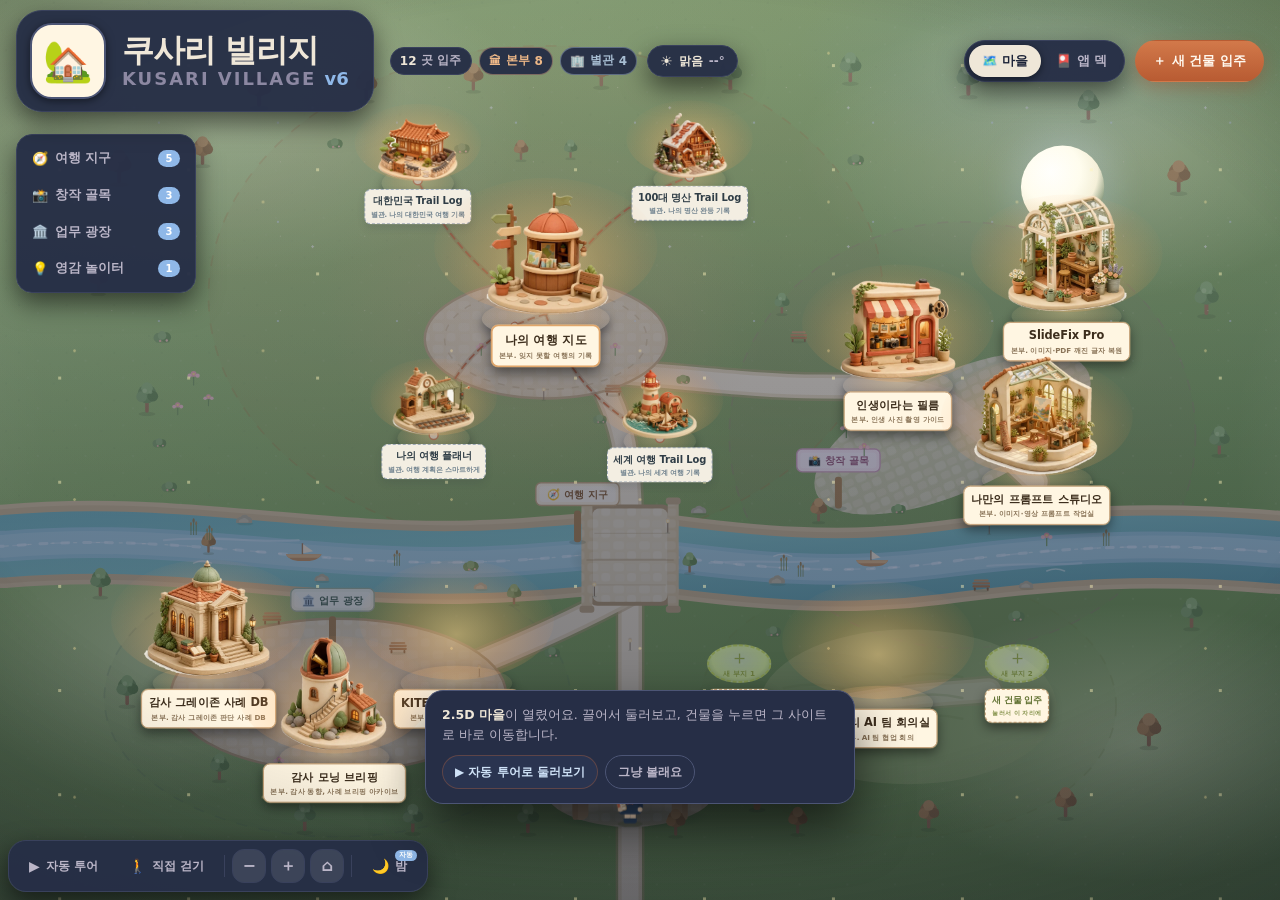
==== index.html @ ee73aa62 "🛠️ SlideFix Pro 창작 골목 입주: 노트북LM 슬라이드·PDF 깨진 글자 복원 에디터 - apps/slidefix/index.html: 제미나이 원본의 빈 API 키 문" ====
<!DOCTYPE html>
<html lang="ko" data-theme="day" data-mode="browse" data-weather="clear">
<head>
<meta charset="UTF-8" />
<meta name="viewport" content="width=device-width, initial-scale=1, viewport-fit=cover" />
<title>쿠사리 빌리지 v6 · Kusari Village | 내 사이트들이 모여 사는 2.5D 마을</title>
<meta name="description" content="쿠사리님이 만든 웹앱 12곳이 하나의 2.5D 마을에 모여 삽니다. 여행 지구·창작 골목·업무 광장·영감 놀이터가 한눈에 펼쳐지고, 건물을 누르면 그 사이트로 바로 이동합니다." />
<meta name="theme-color" content="#8FB069" />
<meta property="og:type" content="website" />
<meta property="og:title" content="쿠사리 빌리지 v6 · Kusari Village" />
<meta property="og:description" content="내 사이트들이 모여 사는 2.5D 마을. 본부와 별관의 계층, 낮·노을·밤 그리고 지금 이곳의 날씨까지 지도 위에서 한눈에." />
<link rel="icon" href="data:image/svg+xml,%3Csvg xmlns='http://www.w3.org/2000/svg' viewBox='0 0 100 100'%3E%3Ctext y='.9em' font-size='88'%3E%F0%9F%8F%A1%3C/text%3E%3C/svg%3E" />
<link rel="stylesheet" href="assets/css/style.css" />
</head>
<body>

<!-- ── 장식용 SVG 스프라이트 (나무·꽃·가로등·의자·바위·갈대·배) ───────── -->
<svg class="sprite" aria-hidden="true" focusable="false" width="0" height="0">
  <defs>
    <symbol id="s-tree" viewBox="0 0 64 84">
      <ellipse cx="32" cy="79" rx="19" ry="5" fill="#4A5C33" opacity=".18"/>
      <rect x="28" y="48" width="8" height="28" rx="4" fill="#A9835E"/>
      <circle cx="32" cy="34" r="21" fill="#7DA063"/>
      <circle cx="20" cy="40" r="12" fill="#8DB073"/>
      <circle cx="45" cy="39" r="12" fill="#6E9155"/>
      <circle cx="32" cy="21" r="13" fill="#9ABE7E"/>
      <circle cx="27" cy="27" r="5" fill="#B2D096" opacity=".85"/>
      <circle cx="40" cy="30" r="4" fill="#A6C88A" opacity=".7"/>
    </symbol>
    <symbol id="s-tree--warm" viewBox="0 0 64 84">
      <ellipse cx="32" cy="79" rx="19" ry="5" fill="#4A5C33" opacity=".18"/>
      <rect x="28" y="48" width="8" height="28" rx="4" fill="#A9835E"/>
      <circle cx="32" cy="34" r="21" fill="#B08A57"/>
      <circle cx="20" cy="40" r="12" fill="#C49A62"/>
      <circle cx="45" cy="39" r="12" fill="#9C7A4C"/>
      <circle cx="32" cy="21" r="13" fill="#D0A870"/>
    </symbol>
    <symbol id="s-bush" viewBox="0 0 64 44">
      <ellipse cx="32" cy="39" rx="19" ry="4" fill="#4A5C33" opacity=".16"/>
      <circle cx="20" cy="29" r="12" fill="#87A96C"/>
      <circle cx="40" cy="28" r="13" fill="#76995B"/>
      <circle cx="30" cy="23" r="11" fill="#96B77A"/>
      <circle cx="25" cy="37" r="3" fill="#E9B7A4"/>
      <circle cx="42" cy="36" r="3" fill="#F0C7B4"/>
    </symbol>
    <symbol id="s-flower" viewBox="0 0 40 44">
      <path d="M20 44V24" stroke="#7DA063" stroke-width="2.8" stroke-linecap="round"/>
      <circle cx="20" cy="18" r="6.6" fill="#EEAEB4"/>
      <circle cx="11" cy="22" r="4.8" fill="#F4C6CA"/>
      <circle cx="29" cy="22" r="4.8" fill="#F4C6CA"/>
      <circle cx="20" cy="18" r="2.8" fill="#F7D98C"/>
    </symbol>
    <symbol id="s-lamp" viewBox="0 0 44 84">
      <ellipse cx="22" cy="79" rx="10" ry="3.4" fill="#4A5C33" opacity=".18"/>
      <rect x="20" y="28" width="4" height="50" rx="2" fill="#8C7A62"/>
      <path d="M13 28h18l-3.4-9H16.4z" fill="#E4D3B6"/>
      <circle cx="22" cy="33" r="8" class="lamp-halo"/>
      <circle cx="22" cy="33" r="4.2" fill="#FFF4D2"/>
    </symbol>
    <symbol id="s-sign" viewBox="0 0 56 84">
      <ellipse cx="28" cy="79" rx="11" ry="3.6" fill="#4A5C33" opacity=".18"/>
      <rect x="25" y="24" width="6" height="54" rx="3" fill="#A9835E"/>
      <rect x="5" y="14" width="42" height="15" rx="4.5" fill="#F3E4C9" stroke="#C9AC80" stroke-width="1.6"/>
      <rect x="9" y="34" width="34" height="13" rx="4" fill="#E9D3AE"/>
      <circle cx="28" cy="43" r="2.4" fill="#B08A57"/>
    </symbol>
    <symbol id="s-bench" viewBox="0 0 64 44">
      <ellipse cx="32" cy="39" rx="22" ry="4" fill="#4A5C33" opacity=".16"/>
      <rect x="8" y="16" width="48" height="6" rx="3" fill="#C08D5E"/>
      <rect x="8" y="24" width="48" height="6" rx="3" fill="#B58050"/>
      <rect x="12" y="8" width="40" height="6" rx="3" fill="#C99B6C"/>
      <rect x="12" y="30" width="5" height="9" rx="2" fill="#8E6A45"/>
      <rect x="47" y="30" width="5" height="9" rx="2" fill="#8E6A45"/>
    </symbol>
    <symbol id="s-rock" viewBox="0 0 56 36">
      <ellipse cx="28" cy="32" rx="18" ry="3.4" fill="#4A5C33" opacity=".14"/>
      <path d="M8 30c-2-8 4-13 10-13 3-6 13-7 17-1 7 1 11 7 8 14z" fill="#B9B59E"/>
      <path d="M14 29c-1-5 3-8 7-8 2-3 8-3 10 0 4 1 6 5 4 8z" fill="#CBC7B1"/>
    </symbol>
    <symbol id="s-reed" viewBox="0 0 40 60">
      <path d="M20 58V18M12 58V28M28 58V26" stroke="#7C8F55" stroke-width="2.4" stroke-linecap="round"/>
      <ellipse cx="20" cy="15" rx="3.4" ry="7" fill="#A08A5E"/>
      <ellipse cx="12" cy="25" rx="3" ry="6" fill="#B09868"/>
      <ellipse cx="28" cy="23" rx="3" ry="6" fill="#B09868"/>
    </symbol>
    <symbol id="s-boat" viewBox="0 0 80 44">
      <path d="M4 28h72c-6 12-20 14-36 14S10 40 4 28z" fill="#C99A6A"/>
      <path d="M4 28h72c-2 3-4 5-6 7H10c-2-2-4-4-6-7z" fill="#E2BC8B"/>
      <rect x="36" y="6" width="3" height="22" fill="#A9835E"/>
      <path d="M39 8l20 14-20 4z" fill="#F6EEDC"/>
    </symbol>
    <symbol id="s-cloud" viewBox="0 0 140 56">
      <ellipse cx="50" cy="40" rx="38" ry="15" fill="#fff"/>
      <ellipse cx="80" cy="31" rx="30" ry="19" fill="#fff"/>
      <ellipse cx="104" cy="41" rx="28" ry="13" fill="#fff"/>
    </symbol>
  </defs>
</svg>

<!-- ══════════════════════════════════════════════════════════════
     2.5D 마을 지도 (풀스크린)
     ══════════════════════════════════════════════════════════════ -->
<div class="stage" id="stage" aria-label="쿠사리 빌리지 마을 지도">
  <div class="world" id="world">
    <svg class="terrain" id="terrain" viewBox="-1400 -1100 5200 3860" aria-hidden="true" focusable="false"></svg>
    <div class="world__stars" aria-hidden="true"></div>
    <div class="sun" aria-hidden="true"></div>
    <svg class="links" id="links" viewBox="0 0 2400 1660" aria-hidden="true" focusable="false"></svg>
    <div class="blds" id="blds"></div>
    <div class="avatar" id="avatar" aria-hidden="true">
      <div class="avatar__inner">
        <!-- 2등장(치비) 비서 — 큰 눈·볼터치·수첩·리본, 걷기 다리 애니메이션(.av-leg) 유지 -->
        <svg viewBox="0 0 64 84" width="64" height="84" aria-hidden="true" focusable="false">
          <defs><clipPath id="avHeadClip"><circle cx="32" cy="27.4" r="20"/></clipPath></defs>
          <ellipse cx="32" cy="79.4" rx="14.5" ry="3.6" fill="#33422A" opacity=".26"/>
          <g class="av-leg av-leg--l">
            <rect x="25.4" y="63" width="6.6" height="12.6" rx="3.3" fill="#F8DCC1"/>
            <path d="M24.2 72.6h9v2.6a3.4 3.4 0 0 1-3.4 3.4h-2.2a3.4 3.4 0 0 1-3.4-3.4z" fill="#2E4462"/>
          </g>
          <g class="av-leg av-leg--r">
            <rect x="32" y="63" width="6.6" height="12.6" rx="3.3" fill="#F8DCC1"/>
            <path d="M30.8 72.6h9v2.6a3.4 3.4 0 0 1-3.4 3.4h-2.2a3.4 3.4 0 0 1-3.4-3.4z" fill="#2E4462"/>
          </g>
          <path d="M32 44.6c6.1 0 10.4 3.3 11.4 8.9l1.7 10.2c.4 2.2-1.3 4.1-3.5 4.1H22.4c-2.2 0-3.9-1.9-3.5-4.1l1.7-10.2c1-5.6 5.3-8.9 11.4-8.9z" fill="#31496A"/>
          <path d="M27.2 45.2c1 2.3 2.8 3.8 4.8 3.8s3.8-1.5 4.8-3.8c-1.6-.5-3.2-.8-4.8-.8s-3.2.3-4.8.8z" fill="#FFFDF8"/>
          <path d="M32 54.3l-3.4-2.3v4.6z" fill="#E4725F"/>
          <path d="M32 54.3l3.4-2.3v4.6z" fill="#E4725F"/>
          <circle cx="32" cy="54.4" r="1.55" fill="#C85347"/>
          <rect x="17.4" y="47.2" width="6.2" height="14" rx="3.1" fill="#2B4160" transform="rotate(8 20.5 54)"/>
          <rect x="40.4" y="47.2" width="6.2" height="14" rx="3.1" fill="#2B4160" transform="rotate(-8 43.5 54)"/>
          <g transform="rotate(-13 22.4 58)">
            <rect x="17.4" y="52.2" width="9.4" height="11.2" rx="1.7" fill="#FFF7E6" stroke="#C6A275" stroke-width="1.2"/>
            <rect x="17.4" y="52.2" width="3.1" height="11.2" rx="1.5" fill="#E2795F"/>
            <path d="M22.6 56h2.6M22.6 59h2.6" stroke="#C6A275" stroke-width="1" stroke-linecap="round"/>
          </g>
          <circle cx="20.4" cy="62.4" r="2.9" fill="#F8DCC1"/>
          <circle cx="43.6" cy="62.4" r="2.9" fill="#F8DCC1"/>
          <circle cx="32" cy="27.4" r="21" fill="#3D2B21"/>
          <circle cx="13" cy="30" r="3.4" fill="#F7D6B8"/>
          <circle cx="51" cy="30" r="3.4" fill="#F7D6B8"/>
          <circle cx="32" cy="27.4" r="20" fill="#FCE2C8"/>
          <path d="M21.4 24.6c1.5-1.1 3.5-1.1 5 0" stroke="#6B4A34" stroke-width="1.1" fill="none" stroke-linecap="round" opacity=".5"/>
          <path d="M37.6 24.6c1.5-1.1 3.5-1.1 5 0" stroke="#6B4A34" stroke-width="1.1" fill="none" stroke-linecap="round" opacity=".5"/>
          <ellipse cx="25.2" cy="31" rx="4.8" ry="5.6" fill="#FFFCF6"/>
          <ellipse cx="38.8" cy="31" rx="4.8" ry="5.6" fill="#FFFCF6"/>
          <ellipse cx="25.4" cy="31.7" rx="3.7" ry="4.5" fill="#3A2E46"/>
          <ellipse cx="38.6" cy="31.7" rx="3.7" ry="4.5" fill="#3A2E46"/>
          <circle cx="24" cy="29.2" r="1.7" fill="#FFFFFF"/>
          <circle cx="37.2" cy="29.2" r="1.7" fill="#FFFFFF"/>
          <circle cx="27.2" cy="34.2" r="1" fill="#FFFFFF" opacity=".9"/>
          <circle cx="40.4" cy="34.2" r="1" fill="#FFFFFF" opacity=".9"/>
          <path d="M20.4 25.2c1.4-1 2.8-1.5 4.2-1.6" stroke="#3A2E46" stroke-width="1.6" fill="none" stroke-linecap="round"/>
          <path d="M43.6 25.2c-1.4-1-2.8-1.5-4.2-1.6" stroke="#3A2E46" stroke-width="1.6" fill="none" stroke-linecap="round"/>
          <ellipse cx="20.6" cy="35.6" rx="3.6" ry="2.4" fill="#F5A79C" opacity=".6"/>
          <ellipse cx="43.4" cy="35.6" rx="3.6" ry="2.4" fill="#F5A79C" opacity=".6"/>
          <path d="M29.6 38.6c1.5 1.9 3.3 1.9 4.8 0" stroke="#B4674F" stroke-width="1.5" fill="none" stroke-linecap="round"/>
          <g clip-path="url(#avHeadClip)">
            <path d="M11.4 29c0-12.2 9.2-21.4 20.6-21.4S52.6 16.8 52.6 29c-2.2-5.6-4.7-8.9-7.4-10.9-2.3 3.6-6.8 5.7-13.2 5.7s-10.9-2.1-13.2-5.7C16.1 20.1 13.6 23.4 11.4 29z" fill="#3D2B21"/>
            <path d="M19.6 15.2c3.2-2.4 7.4-3.6 11.6-3.6" stroke="#5C4433" stroke-width="1.7" fill="none" stroke-linecap="round" opacity=".5"/>
          </g>
          <path d="M12.4 26.6c-1.9 4.6-1.6 9.6.2 13.8.9-4.9 2.3-8.8 4.1-11.6z" fill="#3D2B21"/>
          <path d="M51.6 26.6c1.9 4.6 1.6 9.6-.2 13.8-.9-4.9-2.3-8.8-4.1-11.6z" fill="#3D2B21"/>
          <path d="M33.8 8.4c1.1-3.3 3.4-5.2 6-5.7-1.6 1.7-2.5 3.4-2.7 5.2z" fill="#3D2B21"/>
          <g transform="translate(17.8 15.6) rotate(-20)">
            <path d="M0 0c-3.4-3-7.2-3.2-7.2-.1 0 2.9 3.6 3.2 7.2.1z" fill="#E4725F"/>
            <path d="M0 0c3.4-3 7.2-3.2 7.2-.1 0 2.9-3.6 3.2-7.2.1z" fill="#E4725F"/>
            <circle r="1.8" fill="#C85347"/>
          </g>
        </svg>
      </div>
    </div>
    <div class="world__sunset" aria-hidden="true"></div>
    <div class="world__night" aria-hidden="true"></div>
    <div class="world__moon" aria-hidden="true"></div>
    <div class="world__weather" aria-hidden="true"></div>
    <div class="world__glow" aria-hidden="true"></div>
    <div class="fireflies" aria-hidden="true"></div>
  </div>
  <div class="stage__vignette" aria-hidden="true"></div>
  <canvas class="fx" id="fxCanvas" aria-hidden="true"></canvas>
</div>

<!-- ── 상단 바 ─────────────────────────────────────────────── -->
<header class="topbar">
  <a class="brand" href="#" data-home aria-label="쿠사리 빌리지 전체 보기">
    <span class="brand__mark" aria-hidden="true">🏡</span>
    <span class="brand__text">
      <strong>쿠사리 빌리지</strong>
      <small>KUSARI VILLAGE <b>v6</b></small>
    </span>
  </a>

  <div class="topbar__mid" role="group" aria-label="마을 요약">
    <span class="pill"><b id="sumSites">0</b>곳 입주</span>
    <span class="pill pill--t1"><i aria-hidden="true">🏛</i>본부 <b id="sumT1">0</b></span>
    <span class="pill pill--t2"><i aria-hidden="true">🏢</i>별관 <b id="sumT2">0</b></span>
  </div>

  <button type="button" class="wxchip" id="wxChip" aria-live="polite">
    <span class="wxchip__ico" id="wxIco" aria-hidden="true">☀️</span>
    <span class="wxchip__txt" id="wxTxt">맑음</span>
    <span class="wxchip__temp" id="wxTemp">--°</span>
  </button>

  <div class="topbar__right">
    <div class="segmented" role="group" aria-label="보기 방식">
      <button type="button" class="segmented__btn is-active" data-view="map" aria-pressed="true">🗺️ <span>마을</span></button>
      <button type="button" class="segmented__btn" data-view="deck" aria-pressed="false">🎴 <span>앱 덱</span></button>
    </div>
    <button type="button" class="btn btn--primary" id="addBtn">
      <span aria-hidden="true">＋</span> <span class="btn__label">새 건물 입주</span>
    </button>
  </div>
</header>

<!-- ── 지구 안내 칩 ────────────────────────────────────────── -->
<nav class="hud" id="districtChips" aria-label="지구 바로가기"></nav>

<!-- ── 마을 조작 도크 ──────────────────────────────────────── -->
<div class="dock" role="group" aria-label="마을 조작">
  <button type="button" class="dock__btn" id="tourBtn" aria-pressed="false">
    <span class="dock__ico" aria-hidden="true">▶</span>
    <span class="dock__label">자동 투어</span>
  </button>
  <button type="button" class="dock__btn" id="walkBtn" aria-pressed="false">
    <span class="dock__ico" aria-hidden="true">🚶</span>
    <span class="dock__label">직접 걷기</span>
  </button>
  <span class="dock__sep" aria-hidden="true"></span>
  <button type="button" class="dock__btn dock__btn--round" id="zoomOut" aria-label="축소">−</button>
  <button type="button" class="dock__btn dock__btn--round" id="zoomIn" aria-label="확대">＋</button>
  <button type="button" class="dock__btn dock__btn--round" id="zoomFit" aria-label="마을 전체 보기" title="마을 전체 보기">⌂</button>
  <span class="dock__sep" aria-hidden="true"></span>
  <button type="button" class="dock__btn dock__btn--time" id="themeBtn" aria-pressed="false" title="낮 → 노을 → 밤 → 자동">
    <span class="dock__ico" id="themeIco" aria-hidden="true">☀️</span>
    <span class="dock__label" id="themeLabel">낮</span>
    <span class="dock__auto" id="themeAuto">자동</span>
  </button>
</div>

<!-- ── 미니맵 ──────────────────────────────────────────────── -->
<aside class="minimap" id="minimap" aria-label="마을 미니맵">
  <div class="minimap__head">
    <span class="minimap__title">마을 약도</span>
    <button type="button" class="minimap__fold" id="minimapFold" aria-pressed="false" aria-label="미니맵 접기">▾</button>
  </div>
  <div class="minimap__body">
    <svg id="minimapSvg" viewBox="0 0 2400 1660" role="img" aria-label="마을 전체 약도, 건물을 누르면 그곳으로 이동합니다"></svg>
    <p class="minimap__hint">건물 점을 누르면 그곳으로 이동해요</p>
  </div>
</aside>

<!-- ── 투어 자막 ───────────────────────────────────────────── -->
<div class="tourcap" id="tourCap" hidden>
  <div class="tourcap__bar">
    <span class="tourcap__step" id="tourStep">1 / 8</span>
    <span class="tourcap__state" id="tourState" hidden>🚶 안내 중</span>
    <span class="tourcap__dots" id="tourDots"></span>
  </div>
  <p class="tourcap__title" id="tourTitle"></p>
  <p class="tourcap__desc" id="tourDesc"></p>
  <div class="tourcap__foot">
    <div class="tourcap__nav">
      <button type="button" class="btn btn--quiet btn--sm" id="tourPrev">◀ 이전</button>
      <button type="button" class="btn btn--quiet btn--sm" id="tourNext">다음 ▶</button>
    </div>
    <div class="tourcap__acts">
      <button type="button" class="btn btn--quiet btn--sm" id="tourStop">■ 정지</button>
      <button type="button" class="btn btn--soft btn--sm" id="tourOpen">사이트 열기 ↗</button>
    </div>
  </div>
</div>

<!-- ── 걷기 모드 안내 + 조이스틱 ───────────────────────────── -->
<div class="walkhint" id="walkHint" hidden>
  <span aria-hidden="true">🚶</span> <span id="walkHintText">방향키·WASD·조이스틱으로 걷기 · 건물 앞에서 <b>Enter</b></span>
  <button type="button" class="btn btn--soft btn--sm" id="walkEnterBtn" hidden>들어가기</button>
  <button type="button" class="linkbtn" id="walkExit">나가기</button>
</div>
<div class="joy" id="joy" hidden aria-label="이동 조이스틱">
  <span class="joy__base"><span class="joy__knob" id="joyKnob"></span></span>
</div>

<!-- ── 첫 방문 안내 ────────────────────────────────────────── -->
<div class="coach" id="coach" hidden>
  <p><b>2.5D 마을</b>이 열렸어요. 끌어서 둘러보고, 건물을 누르면 그 사이트로 바로 이동합니다.</p>
  <div class="coach__acts">
    <button type="button" class="btn btn--soft btn--sm" id="coachTour">▶ 자동 투어로 둘러보기</button>
    <button type="button" class="btn btn--quiet btn--sm" data-close-coach>그냥 볼래요</button>
  </div>
</div>

<!-- ══════════════════════════════════════════════════════════════
     앱 덱 (계층 목록 · #work)
     ══════════════════════════════════════════════════════════════ -->
<main class="deckview" id="work" hidden>
  <div class="wrap">
    <header class="deckview__head">
      <p class="eyebrow">SITE DIRECTORY</p>
      <h1 class="deckview__title">마을 사이트 목록</h1>
      <p class="deckview__lead">
        대등한 <b id="leadSites">10</b>개 나열이 아니라 <b>본부 <span id="leadT1">6</span>곳</b>이 중심이고, <b>나의 여행 지도</b> 아래에
        <b>별관 <span id="leadT2">4</span>곳</b>이 매달려 있어요. 카드의 <b>열기</b>는 우리 앱이면 이 탭에서, 노션 같은 바깥 사이트면 새 탭에서 열리고, 소개는 <b>정보</b> 버튼에서 봅니다.
      </p>
      <div class="depthkey">
        <span class="depthkey__item depthkey__item--1"><i>본</i> 본부 · 독립 사이트 <b id="keyT1">0</b></span>
        <span class="depthkey__arrow" aria-hidden="true">└─</span>
        <span class="depthkey__item depthkey__item--2"><i>별</i> 별관 · 본부 하위 연결 <b id="keyT2">0</b></span>
      </div>
    </header>

    <div class="deckbar">
      <div class="chips" role="group" aria-label="지구 필터" id="filterChips"></div>
      <label class="search">
        <span class="search__icon" aria-hidden="true">🔍</span>
        <input type="search" id="searchInput" placeholder="사이트 이름·설명·태그로 찾기" autocomplete="off" aria-label="사이트 검색" />
        <button type="button" class="search__clear" id="searchClear" aria-label="검색어 지우기" hidden>✕</button>
      </label>
    </div>

    <div class="deck" id="deckGrid"></div>

    <div class="empty" id="deckEmpty" hidden>
      <span class="empty__mark" aria-hidden="true">🌾</span>
      <p class="empty__title">이 자리에는 아직 아무도 살지 않아요</p>
      <p class="empty__desc">다른 지구를 골라 보거나, 새 건물을 입주시켜 보세요.</p>
      <button type="button" class="btn btn--primary" data-action="add">＋ 새 건물 입주</button>
    </div>

    <footer class="deckfoot">
      <p><span aria-hidden="true">💡</span> 기본 명단은 <code>data/sites.js</code> 의 <code>sites</code> 배열에서 고칠 수 있어요.</p>
      <button type="button" class="linkbtn" id="exportBtn">📋 JSON 내보내기</button>
    </footer>
  </div>
</main>



<!-- ── 건물 상세 시트 ───────────────────────────────────────── -->
<div class="modal" id="detailModal" hidden>
  <div class="modal__backdrop" data-close></div>
  <div class="sheet sheet--detail" role="dialog" aria-modal="true" aria-labelledby="detailTitle" tabindex="-1">
    <button type="button" class="sheet__close" data-close aria-label="닫기">✕</button>
    <div class="sheet__media">
      <img class="sheet__img" id="detailImg" src="assets/buildings/travel-hub.webp" alt="" />
      <span class="sheet__district" id="detailDistrict"></span>
      <span class="sheet__tier" id="detailTier"></span>
      <span class="sheet__pin" id="detailPin" hidden>⭐ 즐겨찾기</span>
    </div>
    <div class="sheet__body">
      <p class="sheet__kicker" id="detailBuilding"></p>
      <h2 class="sheet__title" id="detailTitle"></h2>
      <p class="sheet__desc" id="detailDesc"></p>
      <ul class="tags" id="detailTags" role="list"></ul>

      <div class="depthbox" id="detailDepth"></div>

      <p class="sheet__url"><a id="detailUrl" href="#"></a></p>

      <div class="sheet__actions">
        <a class="btn btn--primary" id="detailOpen" href="#">🚀 사이트 열기</a>
        <a class="btn btn--ghost" id="detailRepo" href="#" target="_blank" rel="noopener">GitHub ↗</a>
        <button type="button" class="btn btn--ghost" id="detailFav" aria-pressed="false">⭐ 즐겨찾기</button>
      </div>

      <div class="sheet__manage" id="detailManage" hidden></div>
    </div>
  </div>
</div>

<!-- ── 입주 / 수정 폼 ───────────────────────────────────────── -->
<div class="modal" id="formModal" hidden>
  <div class="modal__backdrop" data-close></div>
  <div class="sheet sheet--form" role="dialog" aria-modal="true" aria-labelledby="formTitle" tabindex="-1">
    <button type="button" class="sheet__close" data-close aria-label="닫기">✕</button>
    <form id="siteForm" novalidate>
      <header class="form__head">
        <p class="form__eyebrow" id="formEyebrow">NEW SITE</p>
        <h2 class="form__title" id="formTitle">새 건물 입주</h2>
        <p class="form__lead">주소만 넣어도 바로 마을에 세워져요. 계층과 건물 모양을 골라 주세요.</p>
      </header>

      <div class="form__grid">
        <label class="field field--wide">
          <span class="field__label">사이트 이름 <b>*</b></span>
          <input type="text" id="fName" name="name" placeholder="예) 나의 독서 기록장" maxlength="40" required />
        </label>

        <label class="field field--wide">
          <span class="field__label">주소 (URL) <b>*</b></span>
          <input type="text" id="fUrl" name="url" placeholder="https://example.vercel.app/" inputmode="url" required />
          <span class="field__hint" id="urlHint">https:// 는 자동으로 붙여 드려요.</span>
        </label>

        <label class="field field--wide">
          <span class="field__label">한 줄 소개</span>
          <textarea id="fDesc" name="desc" rows="2" maxlength="120" placeholder="이 사이트로 무엇을 하는지 짧게 적어 주세요."></textarea>
        </label>

        <label class="field field--wide">
          <span class="field__label">태그 <small>(쉼표로 구분 · 최대 4개)</small></span>
          <input type="text" id="fTags" name="tags" placeholder="예) 독서, 기록" />
        </label>

        <fieldset class="field field--wide">
          <legend class="field__label">사이트 계층 <b>*</b></legend>
          <div class="tierpick" id="tierPick">
            <label class="tiercard" data-tier="1">
              <input type="radio" name="tier" value="1" checked />
              <i aria-hidden="true">본</i>
              <strong>본부 · 독립 사이트</strong>
              <span>큰 부지에 당당하게 서는 독립 사이트 (새 본부가 될 수도 있어요)</span>
            </label>
            <label class="tiercard" data-tier="2">
              <input type="radio" name="tier" value="2" />
              <i aria-hidden="true">별</i>
              <strong>별관 · 본부 하위 연결</strong>
              <span>기존 본부 옆 위성 부지에 오솔길로 이어져 배치됩니다</span>
            </label>
          </div>
        </fieldset>

        <div class="field field--wide parentpick" id="parentPick" hidden>
          <label class="field__label" for="fParent">상위 본부 <b>*</b></label>
          <select id="fParent"></select>
          <span class="field__hint">별관은 상위 본부의 지구를 따라가고, 본부와 곡선 오솔길로 연결돼요.</span>
        </div>

        <fieldset class="field field--wide" id="districtField">
          <legend class="field__label">입주할 지구</legend>
          <div class="pickrow" id="districtPick"></div>
        </fieldset>

        <fieldset class="field field--wide">
          <legend class="field__label">건물 모양 <small>(12종)</small></legend>
          <div class="buildingpick" id="buildingPick"></div>
        </fieldset>

        <p class="form__error" id="formError" role="alert" hidden></p>
      </div>

      <div class="form__foot">
        <button type="button" class="linkbtn form__export" id="formExportBtn">📋 JSON 내보내기</button>
        <button type="button" class="btn btn--quiet" data-close>취소</button>
        <button type="submit" class="btn btn--primary" id="formSubmit">입주시키기</button>
      </div>
    </form>
  </div>
</div>

<div class="toast" id="toast" role="status" aria-live="polite" hidden></div>

<script src="data/sites.js"></script>
<script src="assets/js/app.js"></script>
</body>
</html>
---- assets/css/style.css ----
/* ============================================================
   🏡 쿠사리 빌리지 v6 — 2.5D 마을 · 본부/별관 계층
   풀스크린 초록 마을 · 낮/노을/밤 · 실시간 날씨 · 세로 지구 바 · 걷는 투어
   ── v3 원칙 (안드로이드 GPU 합성 버그 차단) ──
   ① 지도 레이어 안에는 filter / backdrop-filter / mix-blend-mode / will-change 를 쓰지 않는다
   ② 명패·말풍선은 지도 좌표계 크기로 그린다 (역스케일 transform 으로 별도 레이어를 만들지 않는다)
   ③ 지도 밖으로 베이지색 배경이 드러나지 않도록 카메라는 cover 로 클램핑한다
   ============================================================ */

/* ── 1. 기본 토큰 ─────────────────────────────────────────── */
:root{
  --paper:#FAF4E7;
  --paper-2:#F3EAD6;
  --ink:#40311F;
  --ink-soft:#7C6A52;
  --ink-mute:#A08D72;
  --line:#E6D8BF;
  --line-strong:#D3BF9E;
  --accent:#C1663B;
  --accent-soft:#F7E3D0;
  --t1:#B4552F;
  --t2:#5B6E7A;
  --t2-soft:#E8EDF0;
  --shadow-s:0 2px 6px rgba(74,55,32,.10);
  --shadow-m:0 8px 22px rgba(74,55,32,.14);
  --shadow-l:0 22px 48px rgba(60,44,26,.22);
  --r-s:10px; --r-m:16px; --r-l:24px; --r-xl:32px;
  --topbar-h:64px;
  --stage-bg-1:#9CBE74;
  --stage-bg-2:#7FA55C;
  --map-bg:#8FB069;
  --card:#FFFDF7;
  --card-flat:#FFFFFF;
  --card-soft:rgba(255,255,255,.75);
  --card-hub:linear-gradient(180deg,#FFFDF7 0%,#FCF4E4 100%);
  --thumb:linear-gradient(180deg,#FBF3E4,#EFE3CD);
  --panel:linear-gradient(180deg,#FFFCF5,#F7EFDF);
  --panel-hub:linear-gradient(180deg,#FFF9EE,#FBEFDD);
  --deck-bg:radial-gradient(120% 60% at 50% 0%, #FDF8EC 0%, var(--paper) 60%);
  --field:#FFFDF7;
  --font:-apple-system,BlinkMacSystemFont,"Apple SD Gothic Neo","Pretendard","Noto Sans KR","Malgun Gothic","맑은 고딕",system-ui,sans-serif;
  --z-ui:100;
}

html[data-theme="sunset"]{
  --paper:#2B2337;
  --paper-2:#3A2E48;
  --ink:#F7E9D6;
  --ink-soft:#D5BFD2;
  --ink-mute:#A991A8;
  --line:#51405C;
  --line-strong:#6B5679;
  --accent:#F0A46A;
  --accent-soft:#4A3350;
  --t1:#F2A473;
  --t2:#A9C0D2;
  --t2-soft:#3B3348;
  --card:#352B44;
  --card-flat:#3A2F4A;
  --card-soft:rgba(255,255,255,.06);
  --card-hub:linear-gradient(180deg,#3A2F4A 0%,#332A44 100%);
  --thumb:linear-gradient(180deg,#41354F,#2E2440);
  --panel:linear-gradient(180deg,#382D48,#31273F);
  --panel-hub:linear-gradient(180deg,#3C3049,#342942);
  --deck-bg:radial-gradient(120% 60% at 50% 0%, #342A46 0%, var(--paper) 60%);
  --field:#3A2F4A;
  --stage-bg-1:#3B2C4C;
  --stage-bg-2:#241C30;
  --shadow-s:0 2px 8px rgba(0,0,0,.35);
  --shadow-m:0 10px 26px rgba(0,0,0,.40);
  --shadow-l:0 24px 52px rgba(0,0,0,.50);
}

*,*::before,*::after{box-sizing:border-box}
html,body{margin:0;padding:0}
html{-webkit-text-size-adjust:100%}
body{
  font-family:var(--font);
  color:var(--ink);
  background:var(--map-bg);
  -webkit-font-smoothing:antialiased;
  line-height:1.5;
  overflow:hidden;
}
body[data-view="deck"]{overflow:auto;background:var(--paper)}
img{max-width:100%;display:block}
button{font:inherit;color:inherit}
a{color:inherit}
.sprite{position:absolute;width:0;height:0;overflow:hidden}
:focus-visible{outline:3px solid #4F8AB8;outline-offset:2px;border-radius:6px}

/* ── 2. 무대 · 카메라 · 마을 대지 ─────────────────────────── */
.stage{
  position:fixed; inset:0; z-index:1;
  overflow:hidden;
  background:#7FA55C;
  cursor:grab;
  touch-action:none;
}
.stage.is-dragging{cursor:grabbing}
.stage.is-walk{cursor:default}
/* 지도는 화면을 꽉 채우는 배경이다 — 둥근 판·테두리·바깥 그림자 없음 */
.world{
  position:absolute; left:0; top:0;
  width:2400px; height:1660px;
  transform-origin:0 0;
  background:#A8C489;
}
.links{position:absolute;inset:0;width:100%;height:100%;display:block}
/* 지형 SVG 는 마을(2400×1660) 바깥 들판까지 그린다 — 지도 경계가 보이지 않는다 */
.terrain{position:absolute;left:-1400px;top:-1100px;width:5200px;height:3860px;display:block}
.links{pointer-events:none}
.blds{position:absolute;inset:0}

/* 노을 틴트: 블렌드 모드 없이 반투명 그라디언트만 겹친다 */
.world__sunset{
  position:absolute;inset:-1100px -1400px;pointer-events:none;opacity:0;
  transition:opacity .7s ease;
  background:
    radial-gradient(864px 432px at 3416px 1200px, rgba(255,164,96,.20) 0%, rgba(255,120,78,.08) 44%, rgba(0,0,0,0) 70%),
    linear-gradient(180deg, rgba(255,128,74,.04) 0%, rgba(255,128,74,.10) 28.5%, rgba(150,86,136,.24) 37.1%, rgba(88,48,104,.42) 52.1%, rgba(14,9,28,.68) 71.5%, rgba(14,9,28,.76) 100%);
}
html[data-theme="sunset"] .world__sunset{opacity:1}
.stage__vignette{
  position:absolute;inset:0;pointer-events:none;
  background:radial-gradient(125% 105% at 50% 46%, rgba(0,0,0,0) 58%, rgba(40,52,24,.20) 100%);
}
html[data-theme="sunset"] .stage__vignette{
  background:radial-gradient(125% 105% at 50% 46%, rgba(0,0,0,0) 52%, rgba(10,6,18,.42) 100%);
}

/* ── 3. 건물 ─────────────────────────────────────────────── */
.bld{
  position:absolute;
  left:calc(var(--x) * 1px);
  top:calc(var(--y) * 1px);
  width:calc(var(--w) * 1px);
  transform:translate(-50%,-100%);
  border:0;padding:0;background:none;
  cursor:pointer;
  -webkit-tap-highlight-color:transparent;
  text-align:center;
}
.bld__pad{
  position:absolute; left:50%; top:100%;
  width:calc(var(--w) * .86px);
  height:calc(var(--w) * .27px);
  transform:translate(-50%,-50%);
  border-radius:50%;
  background:
    radial-gradient(ellipse at 50% 40%, rgba(255,253,244,.75) 0%, rgba(247,238,219,.62) 42%, rgba(228,212,183,.45) 74%, rgba(206,187,152,0) 100%);
  box-shadow:0 10px 18px rgba(62,48,28,.20);
  pointer-events:none;
}
.bld__pad::after{
  content:"";position:absolute;inset:14% 10%;border-radius:50%;
  border:2px dashed rgba(150,124,88,.28);
  opacity:.0;transition:opacity .25s ease;
}
.bld__img{
  position:relative;width:100%;height:auto;
  transition:transform .22s cubic-bezier(.2,.8,.3,1);
  user-select:none;-webkit-user-drag:none;
}
.bld:hover .bld__img,.bld:focus-visible .bld__img{transform:translateY(-8px) scale(1.015)}
.bld:hover .bld__pad::after{opacity:1}

/* tier 2 는 한 단계 아담하게 */
.bld[data-tier="2"] .bld__pad{height:calc(var(--w) * .38px);opacity:.85}

/* 명패 — 지도 좌표계 크기. 별도 합성 레이어를 만들지 않는다 */
.bld__plate{
  position:absolute; left:50%; top:100%;
  transform:translate(-50%, 12px);
  transform-origin:top center;
  display:flex;flex-direction:column;align-items:center;gap:2px;
  padding:8px 13px 9px;
  border-radius:14px;
  background:#FFFDF6;
  border:2px solid var(--line-strong);
  box-shadow:0 8px 18px rgba(64,48,26,.20);
  min-width:0;max-width:340px;
  white-space:nowrap;
  pointer-events:none;
}
.bld__name{
  font-size:23px;font-weight:800;color:#3D2E1D;letter-spacing:-.01em;
  max-width:320px;overflow:hidden;text-overflow:ellipsis;
}
.bld__role{font-size:14.5px;font-weight:600;color:#8A7458;letter-spacing:-.01em}
.bld__fav{
  position:absolute;left:-12px;top:-12px;width:36px;height:36px;border-radius:50%;
  display:grid;place-items:center;font-size:20px;
  background:#FFF7E2;border:2px solid #E7C97F;color:#C79A2B;
}

/* 2단계 명패는 점선 테두리 */
.bld[data-tier="2"] .bld__plate{
  background:#FFFDF9;
  border:2px dashed #9FB0BB;
  border-radius:13px;
  padding:7px 11px 8px;
  box-shadow:0 8px 16px rgba(50,60,70,.16);
}
.bld[data-tier="2"] .bld__name{font-size:20px;color:#2F3D46}
.bld[data-tier="2"] .bld__role{font-size:13.5px;color:#6C7F8C}

/* 클러스터 허브 표시 */
.bld[data-hub="true"] .bld__plate{
  border:3px solid var(--t1);
  box-shadow:0 10px 22px rgba(150,70,40,.26);
}
.bld[data-hub="true"] .bld__name{font-size:25px}

/* 투어 하이라이트 */
.bld--tour .bld__pad{box-shadow:0 0 0 4px rgba(255,236,180,.85), 0 0 34px 12px rgba(255,222,150,.65), 0 12px 22px rgba(62,48,28,.22)}
.bld--tour .bld__plate{border-color:#E08C3C;box-shadow:0 0 0 3px rgba(255,214,150,.8),0 8px 20px rgba(150,70,40,.3)}
.bld--tour .bld__img{transform:translateY(-6px)}

/* 말풍선 */
.bubble{
  position:absolute;left:50%;bottom:calc(100% + 10px);
  transform:translate(-50%,-4px);
  transform-origin:bottom center;
  background:#FFFCF2;color:#3D2E1D;
  border:3px solid #E0C79A;border-radius:18px;
  padding:9px 14px;font-size:19px;font-weight:700;line-height:1.35;
  box-shadow:0 10px 24px rgba(60,44,26,.24);
  white-space:nowrap;pointer-events:none;
  opacity:0;transition:opacity .18s ease, transform .18s ease;
  max-width:440px;
}
.bubble::after{
  content:"";position:absolute;left:50%;top:100%;transform:translateX(-50%);
  border:11px solid transparent;border-top-color:#E0C79A;
}
.bubble::before{
  content:"";position:absolute;left:50%;top:100%;transform:translateX(-50%) translateY(-2px);
  border:9px solid transparent;border-top-color:#FFFCF2;z-index:1;
}
.bld--tour .bubble{opacity:1;transform:translate(-50%,-12px)}
.bld--tour .bubble{background:#FFF8E4;border-color:#E7B96F}
/* 말풍선 없이 하이라이트만 (투어의 모든 정류장 · 본부/별관 공통) */
.bld--tour.bld--quiet .bubble{display:none}
/* 자동 투어 중에는 건물 위 말풍선을 일절 띄우지 않는다 (이중 안전장치) */
body.is-touring .bld .bubble{display:none}

/* 걷기 모드: 건물 앞 */
.bld--near .bubble{opacity:1;transform:translate(-50%,-16px);background:#EAF4FF;border-color:#8FBCE0}
.bld--near .bubble::after{border-top-color:#8FBCE0}
.bld--near .bubble::before{border-top-color:#EAF4FF}
.bld--near .bld__pad{box-shadow:0 0 0 5px rgba(150,200,240,.7), 0 12px 22px rgba(62,48,28,.22)}

/* ── 4. 아바타(걷기) ─────────────────────────────────────── */
.avatar{
  position:absolute;left:0;top:0;width:110px;height:144px;
  margin:-144px 0 0 -55px;
  opacity:1;pointer-events:none;
  transition:opacity .3s ease;
}
.avatar__inner{width:100%;height:100%;transform-origin:50% 100%}
.avatar svg{width:100%;height:100%;display:block}
.avatar.is-step .avatar__inner{animation:av-bob .34s ease-in-out infinite}
.avatar--flip .avatar__inner{transform:scaleX(-1)}
@keyframes av-bob{
  0%,100%{transform:translateY(0) rotate(-1.5deg)}
  50%{transform:translateY(-3px) rotate(1.5deg)}
}
.av-leg--l,.av-leg--r{transform-origin:50% 10%}
.avatar.is-step .av-leg--l{animation:av-leg .34s infinite alternate}
.avatar.is-step .av-leg--r{animation:av-leg .34s infinite alternate-reverse}
@keyframes av-leg{from{transform:rotate(-9deg)}to{transform:rotate(9deg)}}

/* ── 5. 상단 바 (지도 위에 떠 있는 플로팅 UI) ─────────────── */
.topbar{
  position:fixed;top:0;left:0;right:0;z-index:var(--z-ui);
  display:flex;align-items:center;gap:10px;
  padding:calc(10px + env(safe-area-inset-top)) 16px 10px;
  background:transparent;
  pointer-events:none;
}
.topbar > *{pointer-events:auto}
html[data-theme="sunset"] .topbar{background:transparent}
body[data-view="deck"] .topbar{
  height:var(--topbar-h);
  background:var(--paper);
  border-bottom:1px solid var(--line);
  padding:0 18px;
}
.brand{
  display:flex;align-items:center;gap:10px;text-decoration:none;flex:0 0 auto;
  background:rgba(255,253,247,.94);
  border:1.5px solid var(--line);
  border-radius:16px;
  padding:6px 14px 6px 7px;
  box-shadow:var(--shadow-m);
}
html[data-theme="sunset"] .brand{background:rgba(47,38,60,.94);border-color:var(--line)}
body[data-view="deck"] .brand{background:none;border:0;box-shadow:none;padding:0}
.brand__mark{
  width:38px;height:38px;border-radius:12px;display:grid;place-items:center;font-size:20px;
  background:#FFF6E3;
  border:1.5px solid var(--line-strong);
  box-shadow:var(--shadow-s);
}
.brand__text{display:flex;flex-direction:column;line-height:1.15}
.brand__text strong{font-size:16px;letter-spacing:-.02em;color:var(--ink)}
.brand__text small{font-size:9px;font-weight:800;letter-spacing:.14em;color:var(--ink-mute)}
.brand__text small b{color:var(--accent);letter-spacing:0}

.topbar__mid{display:flex;align-items:center;gap:7px;margin-left:6px;flex-wrap:nowrap;overflow:hidden}
.pill{
  display:inline-flex;align-items:center;gap:5px;
  font-size:11.5px;font-weight:700;color:var(--ink-soft);
  background:rgba(255,255,255,.72);border:1.4px solid var(--line);
  padding:4px 9px;border-radius:999px;white-space:nowrap;
}
html[data-theme="sunset"] .pill{background:rgba(255,255,255,.07)}
.pill b{color:var(--ink);font-size:12px}
.pill i{width:15px;height:15px;border-radius:50%;display:grid;place-items:center;font-size:9px;font-style:normal;font-weight:900;color:#fff;background:var(--t1)}
.pill--t2 i{background:var(--t2)}
.pill--t1{color:var(--t1);border-color:rgba(180,85,47,.35)}
.pill--t2{color:var(--t2);border-color:rgba(91,110,122,.35)}
.pill--t1 b{color:var(--t1)} .pill--t2 b{color:var(--t2)}

.topbar__right{margin-left:auto;display:flex;align-items:center;gap:10px;flex:0 0 auto}

.segmented{
  display:inline-flex;padding:4px;gap:2px;border-radius:999px;
  background:rgba(255,253,247,.94);border:1.5px solid var(--line);
  box-shadow:var(--shadow-m);
}
html[data-theme="sunset"] .segmented{background:rgba(47,38,60,.94);border-color:var(--line)}
.segmented__btn{
  border:0;background:none;cursor:pointer;
  font-size:12.5px;font-weight:700;color:var(--ink-soft);
  padding:7px 13px;border-radius:999px;transition:all .2s ease;white-space:nowrap;
}
.segmented__btn.is-active{background:var(--ink);color:var(--paper);box-shadow:var(--shadow-s)}
html[data-theme="sunset"] .segmented__btn.is-active{background:#F7E9D6;color:#2B2337}

.btn{
  display:inline-flex;align-items:center;justify-content:center;gap:6px;
  border:1.5px solid transparent;border-radius:999px;
  padding:10px 17px;font-size:13px;font-weight:800;cursor:pointer;
  text-decoration:none;transition:transform .16s ease, box-shadow .16s ease, background .16s ease;
  white-space:nowrap;
}
.btn:active{transform:translateY(1px)}
.btn--primary{background:linear-gradient(180deg,#D2794A,#B85B32);color:#FFF8EE;box-shadow:0 6px 16px rgba(160,70,36,.32)}
.btn--primary:hover{background:linear-gradient(180deg,#DE8556,#C06337)}
.btn--ghost{background:var(--card-flat);border-color:var(--line-strong);color:var(--ink)}
.btn--soft{background:var(--accent-soft);border-color:rgba(193,102,59,.35);color:#8F4726}
html[data-theme="sunset"] .btn--soft{color:#FFD2B0}
.btn--quiet{background:transparent;border-color:var(--line-strong);color:var(--ink-soft)}
.btn--danger{background:#FDECEA;border-color:#E7B4AE;color:#B4463A}
.btn--sm{padding:7px 12px;font-size:12px}
.btn__short{display:none}

/* ── 6. 지구 바 (간판 하단 좌측 세로 목록) ────────────────── */
.hud{
  position:fixed;top:calc(var(--topbar-h) + 8px);left:16px;
  z-index:calc(var(--z-ui) - 2);
  display:flex;flex-direction:column;gap:2px;align-items:stretch;
  width:180px;
  max-height:calc(100vh - var(--topbar-h) - 96px);
  padding:6px;border-radius:16px;
  background:rgba(255,252,245,.97);
  border:1.5px solid var(--line);
  box-shadow:var(--shadow-m);
  overflow-y:auto;overflow-x:hidden;scrollbar-width:none;
}
.hud::-webkit-scrollbar{display:none}
html[data-theme="sunset"] .hud{background:rgba(43,35,55,.97);border-color:var(--line)}
.hud__chip{
  border:0;background:none;cursor:pointer;
  display:flex;align-items:center;justify-content:space-between;gap:10px;
  width:100%;text-align:left;
  font-size:12.5px;font-weight:700;color:var(--ink-soft);
  padding:8px 9px;border-radius:10px;white-space:nowrap;
  transition:background .18s ease,color .18s ease;
}
.hud__label{display:flex;align-items:center;gap:7px;min-width:0}
.hud__ico{font-size:13px;line-height:1;flex:0 0 auto}
.hud__chip b{
  flex:0 0 auto;min-width:22px;text-align:center;
  font-size:10px;font-weight:800;color:#fff;background:var(--accent);
  border-radius:999px;padding:0 6px;line-height:1.7;
}
.hud__chip:hover{background:rgba(193,102,59,.12);color:var(--ink)}
.hud__chip.is-on{background:var(--ink);color:var(--paper)}
.hud__chip.is-on b{background:var(--paper);color:var(--ink)}

/* ── 7. 도크 ─────────────────────────────────────────────── */
.dock{
  position:fixed;left:20px;bottom:20px;z-index:var(--z-ui);
  display:flex;align-items:center;gap:5px;
  padding:7px;border-radius:18px;
  background:rgba(255,252,245,.97);
  border:1.5px solid var(--line);
  box-shadow:var(--shadow-m);
}
html[data-theme="sunset"] .dock{background:rgba(47,38,60,.97);border-color:var(--line)}
.dock__btn{
  display:inline-flex;align-items:center;gap:6px;
  border:1.5px solid transparent;background:transparent;cursor:pointer;
  padding:8px 12px;border-radius:12px;
  font-size:12px;font-weight:800;color:var(--ink-soft);
  transition:background .16s ease,color .16s ease;
}
.dock__btn:hover{background:rgba(193,102,59,.12);color:var(--ink)}
.dock__btn[aria-pressed="true"]{background:var(--ink);color:var(--paper)}
.dock__btn--round{width:34px;height:34px;padding:0;justify-content:center;font-size:16px;font-weight:700;background:rgba(255,255,255,.7);border-color:var(--line)}
html[data-theme="sunset"] .dock__btn--round{background:rgba(255,255,255,.08)}
.dock__ico{font-size:14px;line-height:1}
.dock__sep{width:1px;height:22px;background:var(--line);margin:0 2px}
body[data-mode="walk"] .dock{display:none}

/* ── 8. 미니맵 ───────────────────────────────────────────── */
.minimap{
  position:fixed;right:20px;bottom:20px;z-index:var(--z-ui);
  width:258px;
  background:#FFFCF5;
  border:1.5px solid var(--line);
  border-radius:18px;
  box-shadow:var(--shadow-m);
  overflow:hidden;
  transition:width .22s ease;
}
html[data-theme="sunset"] .minimap{background:#2F263C;border-color:var(--line)}
.minimap__head{display:flex;align-items:center;justify-content:space-between;padding:8px 10px 4px}
.minimap__title{font-size:10.5px;font-weight:900;letter-spacing:.1em;color:var(--ink-mute)}
.minimap__fold{border:0;background:none;cursor:pointer;font-size:12px;color:var(--ink-mute);padding:2px 6px;border-radius:6px}
.minimap__fold:hover{background:rgba(0,0,0,.05)}
.minimap__body{padding:0 8px 8px;position:relative}
/* 노을에는 약도도 어둑하게 */
.minimap__body::after{
  content:"";position:absolute;left:8px;right:8px;top:0;bottom:8px;border-radius:11px;
  background:rgba(24,14,44,0);transition:background .7s ease;pointer-events:none;
}
html[data-theme="sunset"] .minimap__body::after{background:rgba(24,14,44,.42)}
#minimapSvg{
  width:100%;height:auto;display:block;border-radius:11px;
  background:#A8C489;box-shadow:inset 0 0 0 1px rgba(90,70,40,.16);
  cursor:pointer;
}
.minimap__hint{margin:6px 2px 0;font-size:10px;color:var(--ink-mute);text-align:center}
.minimap.is-folded{width:132px}
.minimap.is-folded .minimap__body,.minimap.is-folded .minimap__hint{display:none}
.minimap.is-folded .minimap__fold{transform:rotate(180deg)}

/* 미니맵 SVG 내부 */
.mm-river{fill:none;stroke:#8FC7CA;stroke-width:120;stroke-linecap:round}
.mm-road{fill:none;stroke:#F0E3C8;stroke-width:30;stroke-linecap:round}
.mm-zone{fill:rgba(255,255,255,.10);stroke:rgba(255,255,255,.35);stroke-width:14;stroke-dasharray:40 30}
.mm-site{cursor:pointer}
.mm-site circle{stroke:#FFFDF5;stroke-width:14;transition:r .15s ease}
.mm-site:hover circle{r:44}
.mm-site text{font-size:52px;font-weight:900;fill:#FFFDF5;text-anchor:middle;dominant-baseline:central;font-family:var(--font)}
.mm-t1 circle{fill:#B4552F}
.mm-t2 circle{fill:#5B6E7A}
.mm-label{font-size:60px;font-weight:900;fill:rgba(255,255,255,.9);font-family:var(--font)}
.mm-view{fill:rgba(255,255,255,.16);stroke:#FFF6DF;stroke-width:16;cursor:grab}

/* ── 9. 투어 자막 ────────────────────────────────────────── */
.tourcap{
  position:fixed;left:50%;bottom:96px;transform:translateX(-50%);
  z-index:var(--z-ui);
  width:min(440px,calc(100vw - 40px));
  background:linear-gradient(180deg,rgba(255,252,245,.98),rgba(249,240,222,.98));
  border:1.6px solid #E2C79B;
  border-radius:20px;
  box-shadow:var(--shadow-l);
  padding:13px 16px 14px;
  animation:capIn .3s cubic-bezier(.2,.8,.3,1);
}
html[data-theme="sunset"] .tourcap{background:linear-gradient(180deg,rgba(58,46,72,.98),rgba(45,35,58,.98));border-color:#6B5679}
@keyframes capIn{from{opacity:0;transform:translate(-50%,14px)}to{opacity:1;transform:translate(-50%,0)}}
.tourcap__bar{display:flex;align-items:center;gap:8px;margin-bottom:6px}
.tourcap__step{font-size:10px;font-weight:900;letter-spacing:.1em;color:var(--ink-mute)}
.tourcap__state{
  font-size:9.5px;font-weight:900;letter-spacing:.06em;color:#8F4726;
  background:var(--accent-soft);border:1px solid rgba(193,102,59,.38);
  border-radius:999px;padding:1px 8px;white-space:nowrap;
}
html[data-theme="sunset"] .tourcap__state{color:#FFD2B0;border-color:rgba(240,164,106,.5)}
.tourcap__dots{display:flex;gap:4px;margin-left:auto}
.tourcap__dots i{width:6px;height:6px;border-radius:50%;background:var(--line-strong);transition:all .2s}
.tourcap__dots i.is-on{background:var(--accent);width:16px;border-radius:3px}
.tourcap__title{font-size:15.5px;font-weight:900;margin:0 0 3px;letter-spacing:-.02em}
.tourcap__desc{margin:0;font-size:12px;line-height:1.55;color:var(--ink-soft);transition:opacity .25s ease}
.tourcap__foot{display:flex;gap:7px;justify-content:space-between;align-items:center;margin-top:10px}
.tourcap__nav,.tourcap__acts{display:flex;gap:6px;align-items:center}
.tourcap__acts{margin-left:auto}
/* 걷는 동안에는 소개 글이 살짝 잠기고 `🚶 안내 중` 배지가 뜬다 */
.tourcap.is-walking .tourcap__desc{opacity:.72}

/* ── 10. 걷기 안내 · 조이스틱 ────────────────────────────── */
.walkhint{
  position:fixed;top:calc(var(--topbar-h) + 58px);left:50%;transform:translateX(-50%);
  z-index:var(--z-ui);
  display:flex;align-items:center;gap:8px;
  background:rgba(234,243,255,.96);border:1.5px solid #9CBFDD;
  border-radius:999px;padding:8px 14px;font-size:12px;font-weight:700;color:#2E4763;
  box-shadow:var(--shadow-m);white-space:nowrap;
}
.walkhint b{background:#2E4763;color:#fff;border-radius:5px;padding:0 5px;font-size:11px}
.walkhint .linkbtn{color:#2E4763;font-size:11.5px;text-decoration:underline}
.joy{
  position:fixed;left:22px;bottom:24px;z-index:var(--z-ui);
  width:104px;height:104px;border-radius:50%;
  background:rgba(255,255,255,.45);
  border:2px solid rgba(255,255,255,.8);
  box-shadow:0 8px 22px rgba(40,30,20,.22);
  display:grid;place-items:center;touch-action:none;
}
.joy__base{width:84px;height:84px;border-radius:50%;background:rgba(255,255,255,.32);display:grid;place-items:center}
.joy__knob{
  width:42px;height:42px;border-radius:50%;
  background:linear-gradient(180deg,#FFFBF0,#E7D6B7);
  border:2px solid #C9B48C;box-shadow:0 4px 10px rgba(50,38,22,.3);
  transition:transform .08s linear;
}

/* ── 11. 코치 ────────────────────────────────────────────── */
.coach{
  position:fixed;left:50%;bottom:96px;transform:translateX(-50%);z-index:var(--z-ui);
  width:min(430px,calc(100vw - 36px));
  background:rgba(255,252,245,.98);border:1.6px solid var(--line-strong);
  border-radius:18px;box-shadow:var(--shadow-l);padding:14px 16px;
  animation:capIn .35s ease;
}
.coach p{margin:0 0 10px;font-size:12.5px;line-height:1.6;color:var(--ink-soft)}
.coach p b{color:var(--ink)}
.coach__acts{display:flex;gap:7px;flex-wrap:wrap}
/* 첫 방문 안내가 떠 있는 동안에는 미니맵을 잠시 감춘다 */
body.coach-open .minimap{display:none}

/* ── 12. 앱 덱 ───────────────────────────────────────────── */
.deckview{
  position:relative;z-index:2;
  padding:calc(var(--topbar-h) + 26px) 0 0;
  background:var(--deck-bg);
  min-height:100vh;
}
.wrap{width:min(1140px,calc(100% - 40px));margin:0 auto}
.eyebrow{margin:0 0 6px;font-size:10px;font-weight:900;letter-spacing:.18em;color:var(--accent)}
.deckview__title{margin:0 0 8px;font-size:clamp(22px,3.4vw,31px);letter-spacing:-.03em}
.deckview__lead{margin:0;max-width:760px;font-size:13.5px;line-height:1.7;color:var(--ink-soft)}
.deckview__lead b{color:var(--ink);background:linear-gradient(transparent 62%, rgba(240,190,120,.45) 62%)}
.depthkey{display:flex;align-items:center;gap:8px;flex-wrap:wrap;margin-top:14px}
.depthkey__item{
  display:inline-flex;align-items:center;gap:6px;
  font-size:12px;font-weight:700;color:var(--ink-soft);
  background:var(--card-soft);border:1.4px solid var(--line);
  border-radius:999px;padding:6px 12px 6px 7px;
}
.depthkey__item i{width:18px;height:18px;border-radius:50%;display:grid;place-items:center;font-style:normal;font-size:10px;font-weight:900;color:#fff;background:var(--t1)}
.depthkey__item--2{border-style:dashed;border-color:#9FB0BB}
.depthkey__item--2 i{background:var(--t2)}
.depthkey__item b{color:var(--ink)}
.depthkey__arrow{color:var(--ink-mute);font-weight:700}

.deckbar{display:flex;align-items:center;gap:10px;flex-wrap:wrap;margin:22px 0 18px}
.chips{display:flex;gap:6px;flex-wrap:wrap}
.chip{
  display:inline-flex;align-items:center;gap:5px;
  border:1.4px solid var(--line);background:var(--card-soft);
  border-radius:999px;padding:7px 13px;font-size:12px;font-weight:700;color:var(--ink-soft);cursor:pointer;
}
.chip.is-active{background:var(--ink);color:var(--paper);border-color:var(--ink)}
.search{
  margin-left:auto;display:flex;align-items:center;gap:6px;
  background:var(--card-flat);border:1.4px solid var(--line);border-radius:999px;padding:6px 8px 6px 12px;
  min-width:250px;
}
.search__icon{font-size:12px;opacity:.6}
.search input{border:0;outline:none;font:inherit;font-size:13px;background:none;width:100%;color:var(--ink)}
.search__clear{border:0;background:var(--accent-soft);border-radius:50%;width:22px;height:22px;cursor:pointer;font-size:11px;color:var(--ink-soft)}

.deck{display:grid;grid-template-columns:repeat(2,minmax(0,1fr));gap:16px;align-items:start}
.card{
  position:relative;display:flex;gap:14px;
  background:var(--card);border:1.5px solid var(--line);
  border-radius:var(--r-m);padding:14px;
  box-shadow:var(--shadow-s);
  transition:transform .18s ease, box-shadow .18s ease, border-color .18s ease;
}
.card:hover{transform:translateY(-2px);box-shadow:var(--shadow-m);border-color:var(--line-strong)}
.card__thumb{
  flex:0 0 92px;width:92px;height:92px;border-radius:13px;overflow:hidden;
  background:var(--thumb);
  display:grid;place-items:end center;
}
.card__thumb img{width:100%;height:100%;object-fit:contain;padding:4px 2px 0}
.card__body{flex:1;min-width:0}
.card__top{display:flex;align-items:flex-start;gap:8px}
.card__name{margin:0;font-size:15.5px;letter-spacing:-.02em;line-height:1.3}
.card__star{margin-left:auto;border:0;background:none;cursor:pointer;font-size:15px;color:#D7C7A8;padding:0 2px;line-height:1}
.card__star.is-on{color:#D9A521}
.card__dist{display:inline-flex;align-items:center;gap:4px;font-size:10.5px;font-weight:800;margin-top:4px}
.card__dist i{width:5px;height:5px;border-radius:50%;background:currentColor}
.card__role{display:block;margin-top:3px;font-size:11.5px;font-weight:700;color:var(--ink-mute);letter-spacing:-.01em}
.card__desc{margin:6px 0 0;font-size:12px;line-height:1.55;color:var(--ink-soft);display:-webkit-box;-webkit-line-clamp:2;-webkit-box-orient:vertical;overflow:hidden}
.card__foot{display:flex;align-items:center;gap:8px;margin-top:10px}
.card__open{font-size:12px;font-weight:800;color:var(--accent);text-decoration:none}
.card__open:hover{text-decoration:underline}
.card__repo{display:inline-flex;color:var(--ink-mute)}
.card__more{margin-left:auto;border:1.3px solid var(--line-strong);background:none;border-radius:999px;padding:5px 11px;font-size:11.5px;font-weight:700;color:var(--ink-soft);cursor:pointer}
.card__more:hover{background:var(--accent-soft);color:#8F4726;border-color:rgba(193,102,59,.4)}

.tierbadge{
  display:inline-flex;align-items:center;gap:4px;
  font-size:9.5px;font-weight:900;letter-spacing:.02em;
  color:#fff;background:var(--t1);border-radius:999px;padding:1px 7px;white-space:nowrap;
}
.tierbadge--2{background:var(--t2)}
.tierbadge--ghost{background:none;color:var(--t2);border:1.3px dashed #9FB0BB}

.card--hub{grid-column:span 2;align-items:flex-start;border-width:2px;border-color:rgba(180,85,47,.28);background:var(--card-hub)}
.card--hub .card__thumb{flex-basis:118px;width:118px;height:118px}
.card--hub .card__name{font-size:18px}
.card--hub .card__desc{-webkit-line-clamp:3}

/* 하위 트리 */
.tree{margin-top:12px;border-top:1.5px dashed var(--line-strong);padding-top:10px;flex:1 0 100%}
.tree__head{
  display:flex;align-items:center;gap:7px;width:100%;
  border:0;background:none;cursor:pointer;padding:2px 0;text-align:left;
  font-size:11.5px;font-weight:800;color:var(--t2);
}
.tree__head .tree__mark{font-family:ui-monospace,monospace;color:var(--ink-mute)}
.tree__head .tree__count{background:var(--t2-soft);color:var(--t2);border-radius:999px;padding:1px 7px;font-size:10px}
.tree__head .tree__fold{margin-left:auto;font-size:10px;color:var(--ink-mute)}
.tree__list{list-style:none;margin:6px 0 0;padding:0;display:flex;flex-direction:column;gap:5px}
.tree__list[hidden]{display:none}
.tree__item{display:flex;align-items:center;gap:9px;padding:7px 9px;border-radius:10px;background:var(--card-soft);border:1.3px dashed #9FB0BB}
.tree__item:hover{background:var(--card-flat);border-color:#9FB0BB}
.tree__branch{font-family:ui-monospace,monospace;color:#9FB0BB;font-size:12px;margin-right:-2px}
.tree__thumb{width:38px;height:38px;flex:0 0 38px;border-radius:8px;background:#F3F6F7;display:grid;place-items:center;overflow:hidden}
.tree__thumb img{width:100%;height:100%;object-fit:contain}
.tree__txt{min-width:0;flex:1}
.tree__name{font-size:12.5px;font-weight:800;color:var(--ink);white-space:nowrap;overflow:hidden;text-overflow:ellipsis}
.tree__role{font-size:10px;color:var(--ink-mute)}
.tree__acts{display:flex;gap:5px;flex:0 0 auto}
.tree__open{border:0;background:none;color:var(--t2);font-size:11.5px;font-weight:800;cursor:pointer;padding:4px 6px;border-radius:6px;text-decoration:none}
.tree__open:hover{background:var(--t2-soft)}
.card__parentlink{display:inline-flex;align-items:center;gap:3px;font-size:10px;font-weight:800;color:var(--t2);background:var(--t2-soft);border-radius:999px;padding:1px 7px;border:1px dashed #A9BDC7}

.deckfoot{display:flex;align-items:center;justify-content:space-between;gap:12px;flex-wrap:wrap;margin:26px 0 0;padding:18px 0 8px;border-top:1px solid var(--line);font-size:11.5px;color:var(--ink-mute)}
.deckfoot code{background:var(--card-soft);border-radius:5px;padding:1px 5px;font-size:11px}
.empty{padding:50px 20px;text-align:center;background:var(--card-soft);border:1.5px dashed var(--line-strong);border-radius:var(--r-m)}
.empty__mark{font-size:34px}
.empty__title{margin:8px 0 4px;font-weight:800}
.empty__desc{margin:0 0 14px;font-size:12.5px;color:var(--ink-soft)}

.pagefoot{
  position:fixed;left:0;right:0;bottom:0;z-index:5;
  display:none;
}

/* ── 13. 모달 · 시트 ─────────────────────────────────────── */
.modal{position:fixed;inset:0;z-index:200;display:grid;place-items:end center}
.modal[hidden]{display:none}
.modal__backdrop{position:absolute;inset:0;background:rgba(46,34,20,.45);animation:fade .2s ease}
@keyframes fade{from{opacity:0}to{opacity:1}}
.sheet{
  position:relative;width:min(520px,calc(100vw - 24px));
  max-height:calc(100vh - 40px);overflow:auto;
  background:var(--paper);
  border-radius:26px 26px 22px 22px;
  box-shadow:0 -12px 60px rgba(40,28,14,.38);
  animation:sheetIn .28s cubic-bezier(.2,.8,.3,1);
  border:1.5px solid var(--line);
}
@keyframes sheetIn{from{transform:translateY(26px);opacity:0}to{transform:translateY(0);opacity:1}}
.sheet__close{
  position:absolute;right:12px;top:12px;z-index:3;
  width:32px;height:32px;border-radius:50%;border:1.4px solid rgba(255,255,255,.5);
  background:rgba(255,253,246,.9);color:#4A3B2A;cursor:pointer;font-size:13px;
  box-shadow:var(--shadow-s);
}
.sheet__media{position:relative;background:linear-gradient(180deg,#F3E8D3,#E8D9BF);display:grid;place-items:end center;padding:18px 18px 0;border-radius:26px 26px 0 0;overflow:hidden}
.sheet__media::after{content:"";position:absolute;inset:auto 0 0 0;height:50%;background:linear-gradient(180deg,transparent,rgba(90,70,44,.10))}
.sheet__img{width:100%;max-height:250px;object-fit:contain;position:relative;z-index:1}
.sheet__district,.sheet__tier,.sheet__pin{
  position:absolute;top:12px;font-size:10.5px;font-weight:900;border-radius:999px;padding:4px 9px;z-index:2;
  background:var(--card-flat);border:1.3px solid var(--line-strong);color:var(--ink-soft);
  box-shadow:var(--shadow-s);
}
.sheet__district{left:12px}
.sheet__tier{left:auto;right:54px;background:var(--t1);color:#fff;border-color:transparent}
.sheet__pin{left:12px;top:44px;background:#FFF3D4;border-color:#E9C877;color:#9A6B10}
.sheet__body{padding:16px 20px 20px}
.sheet__kicker{margin:0 0 3px;font-size:10px;font-weight:900;letter-spacing:.12em;color:var(--ink-mute);text-transform:uppercase}
.sheet__title{margin:0 0 8px;font-size:22px;letter-spacing:-.03em;line-height:1.25}
.sheet__desc{margin:0 0 10px;font-size:13px;line-height:1.7;color:var(--ink-soft)}
.tags{list-style:none;display:flex;gap:6px;flex-wrap:wrap;margin:0 0 12px;padding:0}
.tag{font-size:10.5px;font-weight:700;color:#8F5B33;background:#FBEEDD;border:1px solid #EFD8BB;border-radius:999px;padding:2px 8px}
.tag--soft{color:#5E6F7B;background:#EDF2F5;border-color:#D8E2E8}

.depthbox{border-radius:14px;padding:12px;margin:0 0 12px;background:var(--panel);border:1.5px solid var(--line)}
.depthbox--hub{border:1.5px solid rgba(180,85,47,.3);background:var(--panel-hub)}
.depthbox__title{display:flex;align-items:center;gap:6px;margin:0 0 8px;font-size:11.5px;font-weight:900;color:var(--t1)}
.depthbox--child .depthbox__title{color:var(--t2)}
.depthbox__title .depthbox__count{margin-left:auto;font-size:10px;background:rgba(180,85,47,.12);color:var(--t1);border-radius:999px;padding:1px 7px}
.depthbox__list{list-style:none;margin:0;padding:0;display:flex;flex-direction:column;gap:4px}
.depthbox__item{display:flex;align-items:center;gap:8px;padding:6px 8px;border-radius:9px;background:var(--card-soft);border:1.2px dashed #9FB0BB}
.depthbox__item:hover{background:var(--card-flat)}
.depthbox__branch{font-family:ui-monospace,monospace;color:#9FB0BB;font-size:11px}
.depthbox__thumb{width:30px;height:30px;flex:0 0 30px;border-radius:7px;background:#F3F6F7;display:grid;place-items:center;overflow:hidden}
.depthbox__thumb img{width:100%;height:100%;object-fit:contain}
.depthbox__name{border:0;background:none;text-align:left;padding:0;cursor:pointer;font-size:12.5px;font-weight:800;color:var(--ink);line-height:1.3}
.depthbox__name:hover{text-decoration:underline}
.depthbox__role{display:block;font-size:9.5px;font-weight:600;color:var(--ink-mute)}
.depthbox__open{margin-left:auto;font-size:11px;font-weight:800;color:var(--t2);text-decoration:none;padding:3px 7px;border-radius:6px;white-space:nowrap}
.depthbox__open:hover{background:var(--t2-soft)}
.depthbox__parent{display:flex;align-items:center;gap:8px;width:100%;border:0;background:var(--card-soft);border-radius:10px;padding:8px 10px;cursor:pointer;text-align:left}
.depthbox__parent:hover{background:var(--card-flat)}
.depthbox__parent .tierbadge{background:var(--t1)}
.depthbox__parent b{font-size:12.5px;color:var(--ink)}
.depthbox__parent span.arrow{margin-left:auto;color:var(--t2);font-weight:900}

.sheet__url{margin:0 0 12px;font-size:11px;color:var(--ink-mute);word-break:break-all}
.sheet__url a{text-decoration:none;border-bottom:1px dotted var(--line-strong)}
.sheet__actions{display:flex;gap:7px;flex-wrap:wrap}
.sheet__actions .btn{flex:1 1 auto}
.sheet__actions .btn--ghost.is-fav{background:#FFF3D4;border-color:#E9C877;color:#9A6B10}
.sheet__manage{display:flex;gap:7px;margin-top:12px;padding-top:12px;border-top:1px dashed var(--line-strong);flex-wrap:wrap}
.sheet__manage .btn{flex:1 1 auto}
.confirm__text{width:100%;margin:0 0 4px;font-size:12.5px;line-height:1.6;color:var(--ink-soft)}

/* ── 14. 입주 폼 ─────────────────────────────────────────── */
.sheet--form{width:min(560px,calc(100vw - 24px))}
.form__head{padding:20px 22px 4px}
.form__eyebrow{margin:0 0 3px;font-size:10px;font-weight:900;letter-spacing:.14em;color:var(--accent)}
.form__title{margin:0 0 5px;font-size:21px;letter-spacing:-.03em}
.form__lead{margin:0;font-size:12px;line-height:1.6;color:var(--ink-soft)}
.form__grid{display:grid;grid-template-columns:1fr 1fr;gap:12px;padding:16px 22px 4px}
.field{display:flex;flex-direction:column;gap:5px;min-width:0}
.field--wide{grid-column:1/-1}
.field__label{font-size:11.5px;font-weight:800;color:var(--ink-soft);display:flex;align-items:center;gap:4px}
.field__label b{color:#C1663B}
.field__label small{font-weight:600;color:var(--ink-mute)}
.field input,.field textarea,.field select{
  width:100%;border:1.5px solid var(--line-strong);border-radius:11px;
  padding:10px 12px;font:inherit;font-size:13px;background:var(--field);color:var(--ink);
  transition:border-color .16s ease, box-shadow .16s ease;
}
.field input:focus,.field textarea:focus,.field select:focus{outline:none;border-color:var(--accent);box-shadow:0 0 0 3px rgba(193,102,59,.16)}
.field textarea{resize:vertical;min-height:56px}
.field input.is-invalid{border-color:#C9543F;background:#FFF4F1}
.field__hint{font-size:10.5px;color:var(--ink-mute)}
.field input::placeholder,.field textarea::placeholder{color:var(--ink-mute);opacity:1}
.search input::placeholder{color:var(--ink-mute);opacity:1}
.pickrow{display:flex;gap:6px;flex-wrap:wrap}
.pick{
  display:inline-flex;align-items:center;gap:5px;
  border:1.5px solid var(--line-strong);border-radius:11px;padding:8px 11px;
  font-size:12px;font-weight:700;color:var(--ink-soft);cursor:pointer;background:var(--card-flat);
}
.pick input{position:absolute;opacity:0;width:0;height:0}
.pick.is-checked{border-color:var(--accent);background:var(--accent-soft);color:var(--accent);box-shadow:0 0 0 2px rgba(193,102,59,.14)}
.buildingpick{display:grid;grid-template-columns:repeat(6,1fr);gap:6px}
.bpick{
  display:flex;flex-direction:column;align-items:center;gap:2px;
  border:1.5px solid var(--line);border-radius:11px;padding:4px 2px 5px;
  cursor:pointer;background:var(--thumb);
}
.bpick input{position:absolute;opacity:0;width:0;height:0}
.bpick img{width:100%;height:44px;object-fit:contain}
.bpick span{font-size:8.5px;font-weight:700;color:var(--ink-mute);text-align:center;line-height:1.2;overflow:hidden;display:-webkit-box;-webkit-line-clamp:2;-webkit-box-orient:vertical}
.bpick.is-checked{border-color:var(--accent);box-shadow:0 0 0 2px rgba(193,102,59,.18);background:var(--card-flat)}
.bpick.is-checked span{color:var(--accent)}

.tierpick{display:grid;grid-template-columns:1fr 1fr;gap:8px}
.tiercard{
  position:relative;display:flex;flex-direction:column;gap:3px;
  border:1.6px solid var(--line-strong);border-radius:13px;padding:11px 12px 11px 40px;
  cursor:pointer;background:var(--card-flat);transition:all .16s ease;
}
.tiercard input{position:absolute;opacity:0;width:0;height:0}
.tiercard i{
  position:absolute;left:12px;top:12px;width:20px;height:20px;border-radius:50%;
  display:grid;place-items:center;font-style:normal;font-size:11px;font-weight:900;color:#fff;background:var(--t1);
}
.tiercard[data-tier="2"] i{background:var(--t2)}
.tiercard strong{font-size:12.5px;color:var(--ink)}
.tiercard span{font-size:10.5px;line-height:1.45;color:var(--ink-mute)}
.tiercard.is-checked{border-color:var(--accent);background:var(--card-flat);box-shadow:0 0 0 2px rgba(193,102,59,.15)}
.tiercard[data-tier="2"].is-checked{border-color:var(--t2);background:var(--card-flat);box-shadow:0 0 0 2px rgba(91,110,122,.16)}
.parentpick[hidden]{display:none}
.form__error{margin:4px 0 0;font-size:12px;font-weight:700;color:#B4463A;background:#FDECEA;border:1px solid #E7B4AE;border-radius:9px;padding:8px 11px}
.form__foot{display:flex;align-items:center;gap:8px;padding:14px 22px 20px;position:sticky;bottom:0;background:linear-gradient(180deg,rgba(250,244,231,0),var(--paper) 30%);margin-top:6px}
.form__foot .btn{margin-left:auto}
.form__foot .btn + .btn{margin-left:0}
.form__export{margin-right:auto;margin-left:0!important}
.linkbtn{border:0;background:none;cursor:pointer;font:inherit;font-size:11.5px;font-weight:700;color:var(--ink-soft);text-decoration:underline;text-underline-offset:2px;padding:0}

/* ── 15. 토스트 ──────────────────────────────────────────── */
.toast{
  position:fixed;left:50%;bottom:26px;transform:translate(-50%,14px);
  z-index:400;background:rgba(48,36,22,.94);color:#FFF8EC;
  padding:11px 18px;border-radius:999px;font-size:12.5px;font-weight:700;
  box-shadow:var(--shadow-l);opacity:0;transition:opacity .25s ease, transform .25s ease;
  max-width:calc(100vw - 36px);text-align:center;
}
.toast.is-visible{opacity:1;transform:translate(-50%,0)}

/* ── 16. 반응형 ──────────────────────────────────────────── */
@media (max-width:1100px){
  .topbar__mid{display:none}
  .deck{grid-template-columns:1fr}
  .card--hub{grid-column:span 1}
}
@media (max-width:900px){
  .buildingpick{grid-template-columns:repeat(4,1fr)}
}
@media (max-width:760px){
  :root{--topbar-h:56px}
  .topbar{padding:calc(8px + env(safe-area-inset-top)) 10px 8px;gap:6px}
  body[data-view="deck"] .topbar{padding:0 12px}
  .brand{padding:4px 9px 4px 5px;border-radius:13px;gap:7px}
  .brand__mark{width:28px;height:28px;border-radius:9px;font-size:15px}
  .brand__text strong{font-size:12.5px}
  .brand__text small{font-size:6.5px;letter-spacing:.1em}
  .segmented{padding:3px}
  .segmented__btn{padding:6px 9px;font-size:11px}
  .topbar__right{gap:7px}
  .segmented__btn span{display:none}
  .btn{padding:9px 13px;font-size:12px}
  #addBtn .btn__label{display:none}
  #addBtn .btn__short{display:inline}
  #addBtn{padding:9px 12px}

  /* 모바일: 간판 바로 아래 한 줄 콤팩트 칩 (세로로 내리면 지도 위 건물을 가린다) */
  .hud{
    top:calc(var(--topbar-h) + 2px);left:10px;
    flex-direction:row;align-items:center;gap:2px;
    width:auto;max-width:calc(100vw - 20px);
    padding:3px;border-radius:999px;
    overflow-x:auto;overflow-y:hidden;
  }
  .hud__chip{width:auto;font-size:11px;gap:5px;padding:5px 9px}

  .dock{left:10px;right:10px;bottom:calc(10px + env(safe-area-inset-bottom));justify-content:space-between;padding:6px;border-radius:16px;gap:2px}
  .dock__btn{padding:7px 8px;border-radius:10px;flex-direction:column;gap:2px;font-size:9.5px;flex:1 1 auto}
  .dock__ico{font-size:15px}
  .dock__btn--round{flex:0 0 32px;width:32px;height:32px;font-size:14px;flex-direction:row}
  .dock__sep{display:none}

  .minimap{width:150px;right:10px;bottom:calc(78px + env(safe-area-inset-bottom));border-radius:14px}
  .minimap__head{padding:6px 8px 2px}
  .minimap__title{font-size:9px}
  .minimap__hint{display:none}
  .minimap.is-folded{width:104px}

  .tourcap{bottom:calc(82px + env(safe-area-inset-bottom));width:calc(100vw - 24px);padding:11px 13px 12px}
  /* 투어 중에는 도크·약도를 잠시 비켜 준다 — 안내자가 화면 아래쪽 길을 걸어 올라온다 */
  body.is-touring .dock,
  body.is-touring .minimap{display:none}
  body.is-touring .tourcap{bottom:calc(12px + env(safe-area-inset-bottom))}
  .tourcap__title{font-size:14px}
  .tourcap__desc{font-size:11.5px}
  .coach{bottom:calc(84px + env(safe-area-inset-bottom));width:calc(100vw - 24px)}

  .walkhint{top:calc(var(--topbar-h) + 46px);width:calc(100vw - 24px);justify-content:center;font-size:10.5px;white-space:normal;text-align:center;flex-wrap:wrap;border-radius:14px}
  .joy{left:14px;bottom:calc(16px + env(safe-area-inset-bottom));width:92px;height:92px}
  .joy__base{width:74px;height:74px}
  .joy__knob{width:38px;height:38px}

  .wrap{width:calc(100% - 24px)}
  .deckview{padding-top:calc(var(--topbar-h) + 16px)}
  .deckview__title{font-size:20px}
  .deckview__lead{font-size:12px}
  .depthkey__item{font-size:10.5px;padding:5px 9px 5px 6px}
  .deckbar{margin:16px 0 14px}
  .search{min-width:0;width:100%;margin-left:0}
  .card{padding:11px;gap:10px}
  .card__thumb{flex-basis:70px;width:70px;height:70px}
  .card--hub .card__thumb{flex-basis:80px;width:80px;height:80px}
  .card__name{font-size:14px}
  .card--hub .card__name{font-size:16px}
  .tree__item{padding:6px;gap:7px}
  .tree__role{display:none}
  .sheet{width:100vw;max-height:calc(100vh - 24px);border-radius:22px 22px 0 0}
  .sheet--form{width:100vw}
  .form__grid{padding:14px 16px 4px;gap:10px}
  .form__head{padding:18px 16px 4px}
  .form__foot{padding:12px 16px 18px}
  .tierpick{grid-template-columns:1fr}
  .buildingpick{grid-template-columns:repeat(4,1fr)}
  .sheet__title{font-size:19px}
  .sheet__body{padding:14px 16px 18px}
  .depthbox{padding:10px}
  .toast{bottom:calc(96px + env(safe-area-inset-bottom))}
}

@media (max-height:520px){
  .tourcap{bottom:16px}
  .coach{bottom:16px}
}

/* ── 17. 접근성: 움직임 최소화 ───────────────────────────── */
@media (prefers-reduced-motion:reduce){
  *{animation-duration:.001ms!important;animation-iteration-count:1!important;transition-duration:.001ms!important}
}

/* ── 18. 빈 부지 · 보기 전환 보정 ────────────────────────── */
[hidden]{display:none!important}

body[data-view="deck"] .stage,
body[data-view="deck"] .hud,
body[data-view="deck"] .dock,
body[data-view="deck"] .minimap,
body[data-view="deck"] .tourcap,
body[data-view="deck"] .walkhint,
body[data-view="deck"] .joy,
body[data-view="deck"] .coach{display:none!important}
body[data-view="deck"] .deckview{display:block}
body[data-mode="walk"] .hud{opacity:0;pointer-events:none}
body[data-mode="walk"] .dock{display:none}
body[data-mode="walk"] .minimap{display:none}
body[data-mode="walk"] .coach{display:none}
body[data-mode="walk"] .stage__vignette{background:radial-gradient(115% 95% at 50% 48%, rgba(0,0,0,0) 58%, rgba(40,30,16,.22) 100%)}

/* ── 19. 표현 다듬기 ─────────────────────────────────────── */
.bld__plate{min-width:0;max-width:340px;padding:8px 13px 9px;border-radius:14px}
.bld__name{font-size:23px;max-width:320px}
.bld[data-hub="true"] .bld__name{font-size:25px}
.world[data-zoom="far"] .bld__plate{padding:7px 11px 8px}
.world[data-zoom="far"] .bld__name{font-size:21px;max-width:290px}
.world[data-zoom="far"] .bld__role{display:none}
.world[data-zoom="far"] .bld[data-hub="true"] .bld__role{display:block;font-size:14px}

/* ── 20. 레이아웃·테마 보정 ──────────────────────────────── */
.card--hub{flex-wrap:wrap}
.tree{flex:0 0 100%;width:100%}
.field{border:0;margin:0;padding:0;min-width:0}
.bpick img{height:50px}
.sheet--form{width:min(600px,calc(100vw - 24px))}

/* 아주 멀리서는 명패 숨김 */
.world[data-zoom="tiny"] .bld__plate{display:none}
.world[data-zoom="tiny"] .bubble{display:none}

/* ── 21. 노을 ───────────────────────────────────────────── */
.sun{
  position:absolute;right:9%;top:3%;width:460px;height:460px;border-radius:50%;
  pointer-events:none;opacity:0;transition:opacity .9s ease;
  background:radial-gradient(circle,#FFF6D8 0%,#FFE3A8 18%,rgba(255,196,120,.55) 38%,rgba(255,150,100,0) 66%);
}
html[data-theme="sunset"] .sun{opacity:1}
.world__glow{
  position:absolute;inset:-1100px -1400px;pointer-events:none;opacity:0;transition:opacity .8s ease;
  background:
    radial-gradient(696px 382px at 3464px 1133px, rgba(255,198,120,.30) 0%, rgba(255,146,96,.14) 38%, rgba(0,0,0,0) 68%);
}
html[data-theme="sunset"] .world__glow{opacity:1}
.fireflies{
  position:absolute;inset:-1100px -1400px;pointer-events:none;opacity:0;transition:opacity 1.2s ease;
  background-image:
    radial-gradient(circle, rgba(255,244,186,.9) 0 3px, transparent 3.8px),
    radial-gradient(circle, rgba(255,230,160,.75) 0 2.2px, transparent 3.2px);
  background-size:260px 210px, 380px 300px;
  background-position:0 0, 130px 80px;
}
html[data-theme="sunset"] .fireflies{opacity:.55}
html[data-theme="sunset"] .bld__pad{
  background:radial-gradient(ellipse at 50% 40%, rgba(255,224,168,.42) 0%, rgba(255,196,130,.20) 45%, rgba(180,140,110,.05) 78%, rgba(0,0,0,0) 100%);
  box-shadow:0 10px 20px rgba(20,10,30,.35);
}
html[data-theme="sunset"] .lamp-halo{fill:#FFDE9A;opacity:.9}
html[data-theme="sunset"] .stage__vignette{
  background:radial-gradient(115% 95% at 62% 40%, rgba(0,0,0,0) 40%, rgba(10,6,18,.48) 100%);
}
html[data-theme="sunset"] .decor-fill{fill:url(#nightDecor)}

/* ── 22. 빈 부지 ────────────────────────────────────────── */
.plotpad{
  display:flex;flex-direction:column;align-items:center;justify-content:center;gap:4px;
  width:76%;margin-left:12%;height:calc(var(--w) * .46px);
  border-radius:50%;
  border:4px dashed rgba(126,143,69,.75);
  background:radial-gradient(ellipse at 50% 40%, rgba(255,255,255,.34), rgba(206,220,160,.5) 62%, rgba(180,198,130,.22) 100%);
  color:#5F7030;transition:all .2s ease;
}
.plotpad b{font-size:calc(var(--w) * .22px);line-height:1;font-weight:400;opacity:.8}
.plotpad em{font-size:calc(var(--w) * .085px);font-style:normal;font-weight:800;opacity:.8;letter-spacing:.02em}
.bld--plot:hover .plotpad{background:radial-gradient(ellipse at 50% 40%, rgba(255,255,255,.6), rgba(214,228,170,.7) 70%);border-color:#76873A;color:#4E5D26}
.bld--plot .bld__plate--plot{
  background:rgba(255,253,246,.9);border:2px dashed #A8B97A;box-shadow:none;padding:7px 12px 8px;
}
.bld--plot .bld__name{font-size:18px;color:#5F7030}
.bld--plot .bld__role{font-size:13px;color:#88954F}

/* ── 23. 노을 강화 ──────────────────────────────────────── */
html[data-theme="sunset"] .stage{
  background:#3A2C46;
}
html[data-theme="sunset"] .sun{right:7%;top:2%;width:520px;height:520px}
html[data-theme="sunset"] .bld__plate{
  background:#FFF6E4;border-color:#C9A47C;
}
html[data-theme="sunset"] .bld[data-tier="2"] .bld__plate{
  background:#F7F1EA;border-color:#9FAAB8;
}

/* ── 24. 좁은 화면 명패·칩 다이어트 (지도 좌표계 기준) ───── */
@media (max-width:760px){
  .bld__plate{padding:6px 10px 7px;border-radius:13px}
  .bld__name{font-size:19px;max-width:270px}
  .bld__role{display:none}
  .bld[data-hub="true"] .bld__name{font-size:21px}
  .bld[data-tier="2"] .bld__name{font-size:17px;max-width:240px}
  .bld[data-tier="2"] .bld__plate{padding:5px 9px 6px;border-radius:12px}
  .hud{gap:2px;padding:3px}
  .hud__chip{font-size:10px;gap:4px;padding:4px 8px}
  .hud__chip b{font-size:8.5px;padding:0 4px;min-width:16px}
  .world[data-zoom="far"] .bld__name{font-size:18px}
}

/* ── 25. 노을 미니맵 톤 ─────────────────────────────────── */
html[data-theme="sunset"] #minimapSvg{background:#6E7B4F}

/* ── 26. 칩 축약·아바타 확대 ────────────────────────────── */
.hud__short{display:none}
@media (max-width:760px){
  .hud__long{display:none}
  .hud__short{display:inline}
  .avatar{width:126px;height:164px;margin:-164px 0 0 -63px}
  .avatar svg{width:126px;height:164px}
  .walkhint{font-size:10px;gap:5px;padding:7px 10px}
}

/* ── 27. 아바타 앞세우기 · 데스크톱 조이스틱 숨김 ────────── */
.avatar{z-index:9000}
@media (min-width:761px){ .joy{display:none!important} }

/* ═══════════════════════════════════════════════════════════
   28. v4 — 시간대(낮·노을·밤) · 현지 날씨 풍경
   ── v3 원칙 유지: 지도 레이어 안에 filter / backdrop-filter /
      mix-blend-mode / will-change 를 쓰지 않는다.
      날씨 효과는 pointer-events:none 캔버스 1개로만 그린다.
   ═══════════════════════════════════════════════════════════ */

/* ── 밤 토큰 ─────────────────────────────────────────────── */
html[data-theme="night"]{
  --paper:#1B2237;
  --paper-2:#232B44;
  --ink:#EFE7D8;
  --ink-soft:#BBB6C8;
  --ink-mute:#8C88A2;
  --line:#39415C;
  --line-strong:#4C5575;
  --accent:#8FB8E8;
  --accent-soft:#2A3450;
  --t1:#EFB988;
  --t2:#A9BFD4;
  --t2-soft:#28304A;
  --card:#202840;
  --card-flat:#252D46;
  --card-soft:rgba(255,255,255,.055);
  --card-hub:linear-gradient(180deg,#252D46 0%,#202840 100%);
  --thumb:linear-gradient(180deg,#2B3452,#1F2740);
  --panel:linear-gradient(180deg,#252D46,#202840);
  --panel-hub:linear-gradient(180deg,#28304C,#232B44);
  --deck-bg:radial-gradient(120% 60% at 50% 0%, #222A44 0%, var(--paper) 60%);
  --field:#252D46;
  --stage-bg-1:#141B2E;
  --stage-bg-2:#0B1020;
  --map-bg:#16203A;
  --shadow-s:0 2px 8px rgba(0,0,0,.5);
  --shadow-m:0 10px 26px rgba(0,0,0,.55);
  --shadow-l:0 24px 52px rgba(0,0,0,.62);
}
html[data-theme="night"] .stage{background:#101A30}
html[data-theme="night"] .world{background:#243352}
html[data-theme="night"] .world__sunset{opacity:0}
html[data-theme="night"] .sun{opacity:0}
html[data-theme="night"] .world__glow{opacity:0}

/* 밤 톤 오버레이 — 지도 위에 반투명 그라디언트만 겹친다 */
.world__night{
  position:absolute;inset:-1100px -1400px;pointer-events:none;opacity:0;
  transition:opacity 1s ease;
  background:
    radial-gradient(696px 332px at 3416px 1133px, rgba(178,204,255,.16) 0%, rgba(112,144,206,.07) 44%, rgba(0,0,0,0) 72%),
    linear-gradient(180deg, rgba(20,30,62,.22) 0%, rgba(20,30,62,.32) 28.5%, rgba(20,30,62,.42) 44.8%, rgba(11,17,38,.54) 71.5%, rgba(11,17,38,.60) 100%);
}
html[data-theme="night"] .world__night{opacity:1}
html[data-theme="night"] .stage__vignette{
  background:radial-gradient(118% 96% at 50% 44%, rgba(0,0,0,0) 46%, rgba(4,7,16,.58) 100%);
}

/* 별 · 달 — 건물 뒤(지도 바닥 위)에 깔아 건물 그림을 가리지 않는다 */
.world__stars{
  position:absolute;left:0;right:0;top:0;height:38%;
  pointer-events:none;opacity:0;transition:opacity 1.4s ease;
  background-image:
    radial-gradient(circle, rgba(255,255,255,.95) 0 2px, rgba(255,255,255,0) 2.6px),
    radial-gradient(circle, rgba(219,234,255,.8) 0 1.5px, rgba(219,234,255,0) 2.1px),
    radial-gradient(circle, rgba(255,248,214,.72) 0 1.2px, rgba(255,248,214,0) 1.9px);
  background-size:360px 280px, 240px 200px, 170px 150px;
  background-position:0 0, 110px 70px, 50px 24px;
  background-repeat:repeat;
}
html[data-theme="night"] .world__stars{opacity:.7}
.world__moon{
  position:absolute;right:11%;top:13%;width:168px;height:168px;border-radius:50%;
  pointer-events:none;opacity:0;transition:opacity 1.2s ease;
  background:radial-gradient(circle at 36% 32%, #FFFFFF 0%, #FFFDF0 38%, #F4EFD9 60%, rgba(232,230,214,0) 76%);
  box-shadow:0 0 64px 26px rgba(196,218,255,.20);
}
html[data-theme="night"] .world__moon{opacity:1}

/* 달빛 강물 반사 */
.moon-reflect{opacity:0;transition:opacity 1.2s ease}
html[data-theme="night"] .moon-reflect{opacity:1}

/* 건물·가로등 불빛 점등 */
.bld__light{
  position:absolute;left:50%;bottom:3%;
  width:calc(var(--w) * 1.5px);height:calc(var(--w) * .92px);
  transform:translate(-50%,0);
  border-radius:50%;pointer-events:none;opacity:0;
  transition:opacity 1s ease;
  background:radial-gradient(ellipse at 50% 62%,
    rgba(255,208,132,.52) 0%, rgba(255,180,100,.28) 34%,
    rgba(255,158,86,.10) 60%, rgba(255,158,86,0) 78%);
}
html[data-theme="night"] .bld__light{opacity:1}
html[data-theme="night"] .lamp-halo{fill:#FFE3A6;opacity:.95}
html[data-theme="night"] .bld__pad{
  background:radial-gradient(ellipse at 50% 40%, rgba(255,214,150,.34) 0%, rgba(255,186,120,.16) 46%, rgba(150,130,110,.04) 78%, rgba(0,0,0,0) 100%);
  box-shadow:0 10px 20px rgba(4,8,20,.42);
}
html[data-theme="night"] .bld__plate{
  background:#FFF6E2;border-color:#C9A47C;
  box-shadow:0 0 0 1px rgba(255,214,150,.35), 0 10px 24px rgba(0,0,0,.45);
}
html[data-theme="night"] .bld[data-tier="2"] .bld__plate{
  background:#F3EEE2;border-color:#9FAAB8;
}
html[data-theme="night"] .bld[data-hub="true"] .bld__plate{
  border-color:#E0A66A;
  box-shadow:0 0 0 1px rgba(255,206,150,.45), 0 12px 26px rgba(0,0,0,.5);
}
html[data-theme="night"] .bubble{background:#FFF8E6;border-color:#D9B27E;color:#3D2E1D}
html[data-theme="night"] .bubble::after{border-top-color:#D9B27E}
html[data-theme="night"] .bubble::before{border-top-color:#FFF8E6}
html[data-theme="night"] #minimapSvg{background:#5B6B48}
html[data-theme="night"] .minimap__body::after{background:rgba(6,10,26,.46)}
html[data-theme="night"] .fireflies{opacity:.5}

/* 어두운 테마의 떠 있는 패널 — 글자와 바탕이 함께 어두워진다 */
html[data-theme="night"] .coach{background:#262E46;border-color:var(--line-strong)}
html[data-theme="sunset"] .coach{background:#3A2E48;border-color:#6B5679}
html[data-theme="night"] .tourcap{background:linear-gradient(180deg,rgba(38,46,70,.98),rgba(30,38,58,.98));border-color:#4C5575}
html[data-theme="night"] .btn--soft{color:#CFE2F7}
html[data-theme="night"] .walkhint{background:rgba(38,46,70,.96);border-color:#4C5575;color:#DBE8F8}
html[data-theme="night"] .walkhint b{background:#DBE8F8;color:#222A44}
html[data-theme="night"] .walkhint .linkbtn{color:#DBE8F8}
html[data-theme="night"] .coach .btn--soft{color:#CFE2F7}
html[data-theme="night"] .brand,
html[data-theme="night"] .segmented,
html[data-theme="night"] .dock,
html[data-theme="night"] .hud,
html[data-theme="night"] .minimap,
html[data-theme="night"] .wxchip{background:rgba(38,46,70,.96);border-color:var(--line)}
html[data-theme="sunset"] .wxchip{background:rgba(47,38,60,.94);border-color:var(--line)}
html[data-theme="night"] .segmented__btn.is-active{background:#EFE7D8;color:#1B2237}
html[data-theme="night"] .dock__btn--round{background:rgba(255,255,255,.10)}
html[data-theme="night"] .pill{background:rgba(38,46,70,.96);border-color:var(--line)}
html[data-theme="sunset"] .pill{background:rgba(47,38,60,.96);border-color:var(--line)}
html[data-theme="night"] .pill--t1{border-color:rgba(239,185,136,.42)}
html[data-theme="night"] .pill--t2{border-color:rgba(169,191,212,.42)}
html[data-theme="sunset"] .pill--t1{border-color:rgba(242,164,115,.42)}
html[data-theme="sunset"] .pill--t2{border-color:rgba(169,192,210,.42)}

/* ── 날씨 톤 오버레이 ───────────────────────────────────── */
/* 날씨 톤도 마을 바깥 들판까지 같은 세기로 덮는다 (지도 영역의 톤은 v4 그대로) */
.world__weather{position:absolute;inset:-1100px -1400px;pointer-events:none;opacity:0;transition:opacity .9s ease}
html[data-weather="clear"] .world__weather{
  opacity:1;background:linear-gradient(180deg, rgba(255,248,216,.04) 0%, rgba(255,248,216,.10) 28.5%, rgba(255,255,255,0) 53.4%);
}
html[data-weather="partly"] .world__weather{
  opacity:1;background:linear-gradient(180deg, rgba(168,186,208,.05) 0%, rgba(168,186,208,.12) 28.5%, rgba(120,140,165,.06) 40.4%, rgba(120,140,165,.06) 54.3%, rgba(120,140,165,0) 71.5%);
}
html[data-weather="cloud"] .world__weather{
  opacity:1;background:linear-gradient(180deg, rgba(118,132,152,.10) 0%, rgba(118,132,152,.24) 28.5%, rgba(96,110,130,.18) 52.1%, rgba(84,98,118,.12) 71.5%);
}
html[data-weather="fog"] .world__weather{
  opacity:1;background:linear-gradient(180deg, rgba(222,228,234,.14) 0%, rgba(222,228,234,.34) 28.5%, rgba(204,214,222,.24) 52.1%, rgba(196,206,214,.16) 71.5%);
}
html[data-weather="rain"] .world__weather{
  opacity:1;background:linear-gradient(180deg, rgba(70,86,112,.13) 0%, rgba(70,86,112,.30) 28.5%, rgba(52,66,88,.26) 52.1%, rgba(44,56,76,.20) 71.5%);
}
html[data-weather="storm"] .world__weather{
  opacity:1;background:linear-gradient(180deg, rgba(48,58,84,.18) 0%, rgba(48,58,84,.42) 28.5%, rgba(38,46,68,.34) 54.3%, rgba(30,38,58,.26) 71.5%);
}
html[data-weather="snow"] .world__weather{
  opacity:1;background:linear-gradient(180deg, rgba(240,246,253,.15) 0%, rgba(240,246,253,.36) 28.5%, rgba(216,230,246,.28) 52.1%, rgba(202,220,240,.20) 71.5%);
}

/* 날씨 효과 캔버스 — 단 하나, pointer-events:none */
.fx{
  position:absolute;inset:0;width:100%;height:100%;
  pointer-events:none;z-index:2;
}

/* ── 날씨 칩 ─────────────────────────────────────────────── */
.wxchip{
  display:inline-flex;align-items:center;gap:6px;flex:0 0 auto;
  border:1.5px solid var(--line);border-radius:999px;
  background:rgba(255,253,247,.94);box-shadow:var(--shadow-m);
  padding:6px 12px;font-size:12px;font-weight:800;color:var(--ink);
  cursor:pointer;transition:border-color .18s ease, transform .16s ease;
}
.wxchip:hover{border-color:var(--line-strong)}
.wxchip:active{transform:translateY(1px)}
.wxchip__ico{font-size:14px;line-height:1}
.wxchip__txt{white-space:nowrap;color:var(--ink)}
.wxchip__temp{color:var(--ink-soft);font-weight:800;white-space:nowrap}
.wxchip.is-preview{border-style:dashed;border-color:var(--accent)}
.wxchip.is-preview .wxchip__txt{color:var(--accent)}

/* ── 상단 입주 현황 배지(본부·별관) ──────────────────────── */
.pill i{width:auto;height:auto;border-radius:0;background:none;color:inherit;font-size:12px}
.pill--t1 i{color:var(--t1)}
.pill--t2 i{color:var(--t2)}

/* ── 시간대 버튼의 '자동' 표시 ───────────────────────────── */
.dock__btn{position:relative}
.dock__auto{
  position:absolute;top:1px;right:2px;
  font-size:7px;font-weight:900;letter-spacing:.02em;line-height:1.6;
  background:var(--accent);color:#fff;border-radius:999px;padding:0 4px;
  pointer-events:none;
}
.dock__auto[hidden]{display:none!important}

/* ── 좁은 화면: 날씨 칩·상단 바 다이어트 ─────────────────── */
@media (max-width:760px){
  .wxchip{padding:5px 8px;font-size:10.5px;gap:3px}
  .wxchip__ico{font-size:12px}
  .wxchip__temp{font-size:10.5px}
  .world__moon{right:6%;width:130px;height:130px}
}
@media (max-width:400px){
  .wxchip{padding:5px 8px;gap:3px}
  .wxchip__txt{font-size:10.5px}
  .wxchip__temp{font-size:10.5px}
}

/* ═══════════════════════════════════════════════════════════
   29. v5 — PC 조망(마을 전체 보기) · 도크 최하단
   30. v6 — 지구 바를 간판 하단 좌측 세로 목록으로
   ═══════════════════════════════════════════════════════════ */

/* PC: 지구 바는 `쿠사리 빌리지` 간판 바로 아래 왼쪽에 세로로 붙는다.
   (오른쪽 위 `＋ 새 건물 입주` 아래 공간은 비워 두어 입주자가 늘어도 가리지 않는다) */
@media (min-width:761px){
  .hud{left:16px;right:auto;transform:none}
  /* PC: 마을 조작 도크를 화면 왼쪽·아래 모서리에 바짝 붙인다 */
  .dock{left:8px;bottom:8px;}
}

/* ═══════════════════════════════════════════════════════════
   v5.1 — PC 상단 브랜드 간판 2배 확대
   · 데스크톱(761px 이상)에서만 간판 전체(아이콘·타이틀·부제·여백)를 약 2배로
   · 모바일(760px 이하)은 기존 컴팩트 크기 그대로 (상단이 좁아 레이아웃이 깨진다)
   · 간판이 커진 만큼 상단 바 높이(--topbar-h)를 함께 올려 지구 바·걷기 안내·앱 덱이 겹치지 않게 한다
   ═══════════════════════════════════════════════════════════ */
@media (min-width:761px){
  :root{--topbar-h:126px}
  .brand{padding:12px 24px 12px 13px;border-radius:26px;gap:16px}
  .brand__mark{width:76px;height:76px;border-radius:22px;font-size:40px;border-width:2px}
  .brand__text strong{font-size:32px;letter-spacing:-.03em}
  .brand__text small{font-size:18px;letter-spacing:.11em}
}

/* 지도가 한눈에 들어오는 배율에서는 명패를 조금 키워 이름이 읽히게 */
.world[data-zoom="far"] .bld__name{font-size:24px}
.world[data-zoom="far"] .bld[data-hub="true"] .bld__name{font-size:26px}
.world[data-zoom="far"] .bld[data-tier="2"] .bld__name{font-size:21px}
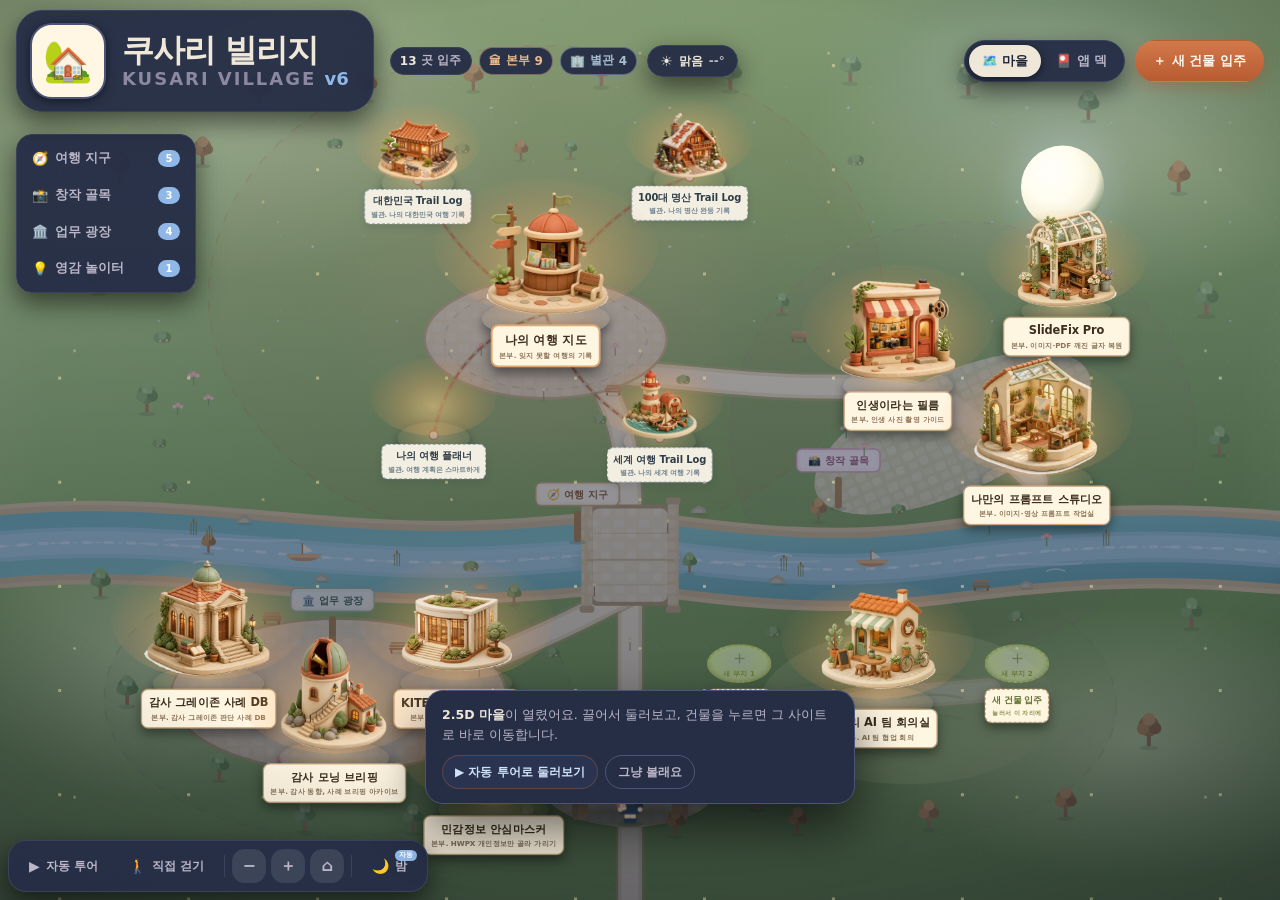
==== commit 43c90cea: "🏛️ 업무 광장에 민감정보 안심마스커 입주 (newTab, HWPX 개인정보 마스킹)" ====
--- a/index.html
+++ b/index.html
@@ -4,7 +4,7 @@
 <meta charset="UTF-8" />
 <meta name="viewport" content="width=device-width, initial-scale=1, viewport-fit=cover" />
 <title>쿠사리 빌리지 v6 · Kusari Village | 내 사이트들이 모여 사는 2.5D 마을</title>
-<meta name="description" content="쿠사리님이 만든 웹앱 12곳이 하나의 2.5D 마을에 모여 삽니다. 여행 지구·창작 골목·업무 광장·영감 놀이터가 한눈에 펼쳐지고, 건물을 누르면 그 사이트로 바로 이동합니다." />
+<meta name="description" content="쿠사리님이 만든 웹앱 13곳이 하나의 2.5D 마을에 모여 삽니다. 여행 지구·창작 골목·업무 광장·영감 놀이터가 한눈에 펼쳐지고, 건물을 누르면 그 사이트로 바로 이동합니다." />
 <meta name="theme-color" content="#8FB069" />
 <meta property="og:type" content="website" />
 <meta property="og:title" content="쿠사리 빌리지 v6 · Kusari Village" />
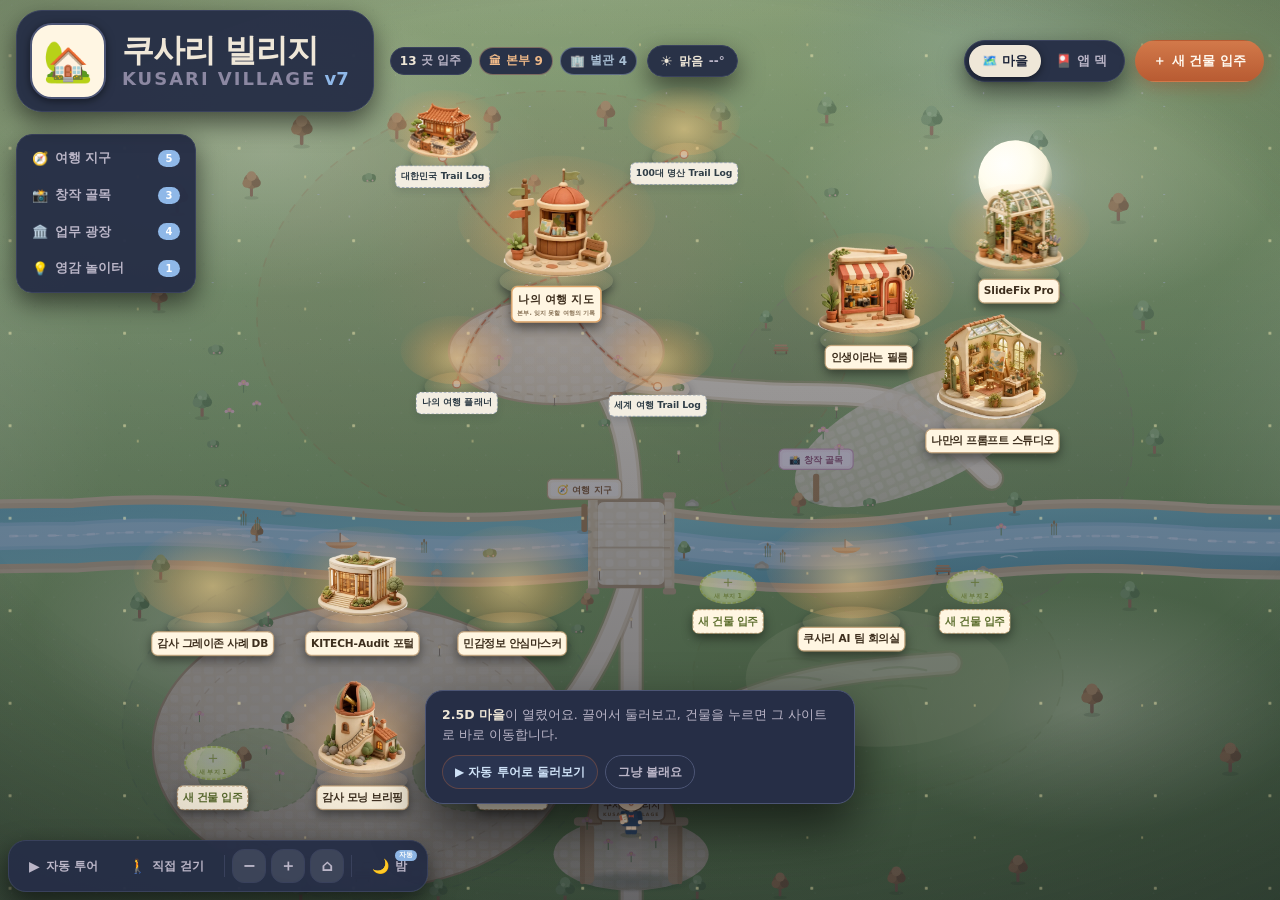
==== commit 966fc877: "🏛️ 업무 광장 크게 확장(3열×2줄·빈 부지 2자리) + 민감정보 안심마스커 전용 건물 아이콘 - 마을 지도 2400×1660 → 2400×1900, 업무 광장 돌바닥 676×3" ====
--- a/index.html
+++ b/index.html
@@ -3,11 +3,11 @@
 <head>
 <meta charset="UTF-8" />
 <meta name="viewport" content="width=device-width, initial-scale=1, viewport-fit=cover" />
-<title>쿠사리 빌리지 v6 · Kusari Village | 내 사이트들이 모여 사는 2.5D 마을</title>
+<title>쿠사리 빌리지 v7 · Kusari Village | 내 사이트들이 모여 사는 2.5D 마을</title>
 <meta name="description" content="쿠사리님이 만든 웹앱 13곳이 하나의 2.5D 마을에 모여 삽니다. 여행 지구·창작 골목·업무 광장·영감 놀이터가 한눈에 펼쳐지고, 건물을 누르면 그 사이트로 바로 이동합니다." />
 <meta name="theme-color" content="#8FB069" />
 <meta property="og:type" content="website" />
-<meta property="og:title" content="쿠사리 빌리지 v6 · Kusari Village" />
+<meta property="og:title" content="쿠사리 빌리지 v7 · Kusari Village" />
 <meta property="og:description" content="내 사이트들이 모여 사는 2.5D 마을. 본부와 별관의 계층, 낮·노을·밤 그리고 지금 이곳의 날씨까지 지도 위에서 한눈에." />
 <link rel="icon" href="data:image/svg+xml,%3Csvg xmlns='http://www.w3.org/2000/svg' viewBox='0 0 100 100'%3E%3Ctext y='.9em' font-size='88'%3E%F0%9F%8F%A1%3C/text%3E%3C/svg%3E" />
 <link rel="stylesheet" href="assets/css/style.css" />
@@ -105,7 +105,7 @@
     <svg class="terrain" id="terrain" viewBox="-1400 -1100 5200 3860" aria-hidden="true" focusable="false"></svg>
     <div class="world__stars" aria-hidden="true"></div>
     <div class="sun" aria-hidden="true"></div>
-    <svg class="links" id="links" viewBox="0 0 2400 1660" aria-hidden="true" focusable="false"></svg>
+    <svg class="links" id="links" viewBox="0 0 2400 1900" aria-hidden="true" focusable="false"></svg>
     <div class="blds" id="blds"></div>
     <div class="avatar" id="avatar" aria-hidden="true">
       <div class="avatar__inner">
@@ -186,7 +186,7 @@
     <span class="brand__mark" aria-hidden="true">🏡</span>
     <span class="brand__text">
       <strong>쿠사리 빌리지</strong>
-      <small>KUSARI VILLAGE <b>v6</b></small>
+      <small>KUSARI VILLAGE <b>v7</b></small>
     </span>
   </a>
 
@@ -245,7 +245,7 @@
     <button type="button" class="minimap__fold" id="minimapFold" aria-pressed="false" aria-label="미니맵 접기">▾</button>
   </div>
   <div class="minimap__body">
-    <svg id="minimapSvg" viewBox="0 0 2400 1660" role="img" aria-label="마을 전체 약도, 건물을 누르면 그곳으로 이동합니다"></svg>
+    <svg id="minimapSvg" viewBox="0 0 2400 1900" role="img" aria-label="마을 전체 약도, 건물을 누르면 그곳으로 이동합니다"></svg>
     <p class="minimap__hint">건물 점을 누르면 그곳으로 이동해요</p>
   </div>
 </aside>
@@ -432,7 +432,7 @@
         </fieldset>
 
         <fieldset class="field field--wide">
-          <legend class="field__label">건물 모양 <small>(12종)</small></legend>
+          <legend class="field__label">건물 모양 <small>(13종)</small></legend>
           <div class="buildingpick" id="buildingPick"></div>
         </fieldset>
 
--- a/assets/css/style.css
+++ b/assets/css/style.css
@@ -102,13 +102,13 @@
 /* 지도는 화면을 꽉 채우는 배경이다 — 둥근 판·테두리·바깥 그림자 없음 */
 .world{
   position:absolute; left:0; top:0;
-  width:2400px; height:1660px;
+  width:2400px; height:1900px;
   transform-origin:0 0;
   background:#A8C489;
 }
 .links{position:absolute;inset:0;width:100%;height:100%;display:block}
-/* 지형 SVG 는 마을(2400×1660) 바깥 들판까지 그린다 — 지도 경계가 보이지 않는다 */
-.terrain{position:absolute;left:-1400px;top:-1100px;width:5200px;height:3860px;display:block}
+/* 지형 SVG 는 마을(2400×1900) 바깥 들판까지 그린다 — 지도 경계가 보이지 않는다 */
+.terrain{position:absolute;left:-1400px;top:-1100px;width:5200px;height:4100px;display:block}
 .links{pointer-events:none}
 .blds{position:absolute;inset:0}
 
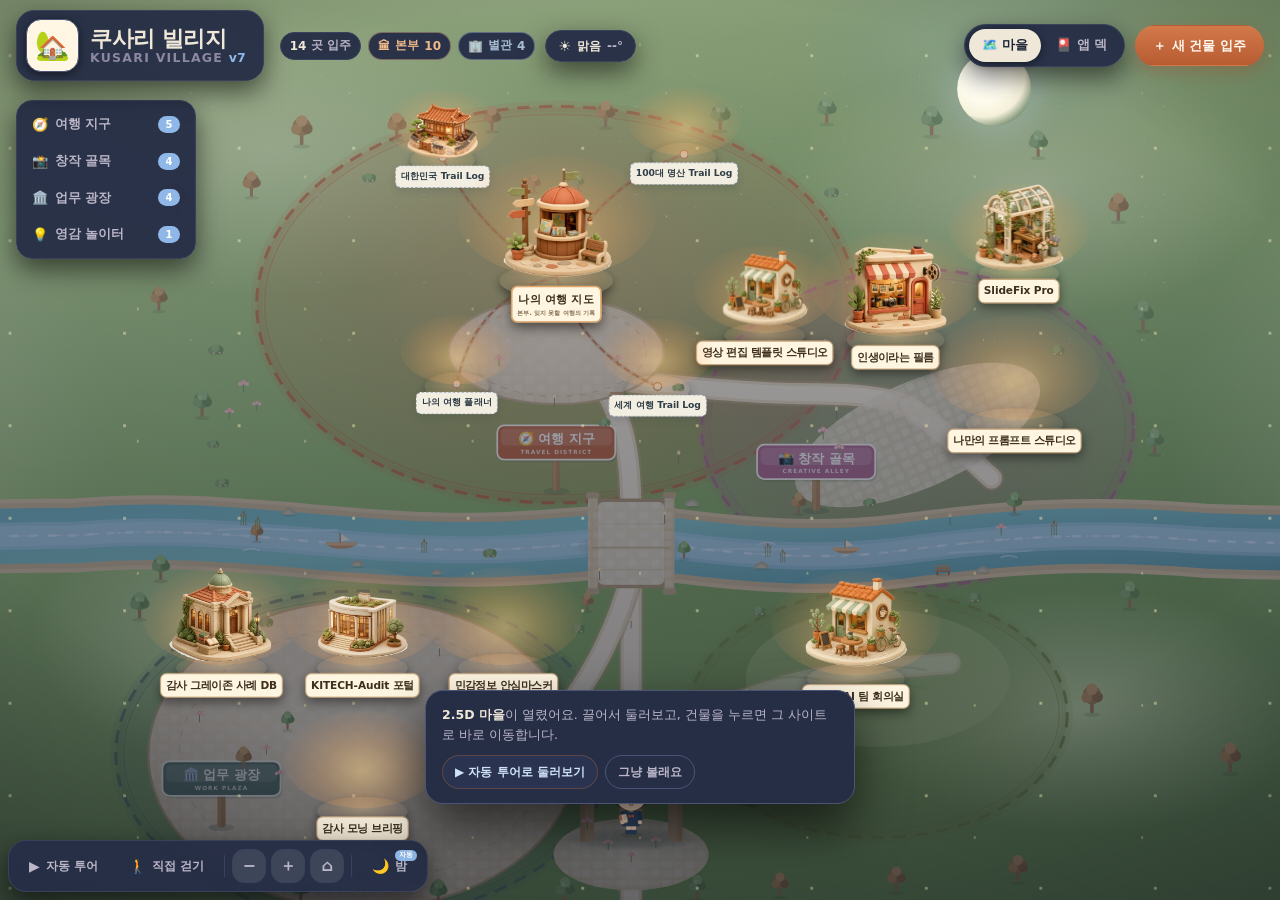
==== commit a564d584: "🏡 창작 골목에 '영상 편집 템플릿 스튜디오' 입주 — 14곳(본부 10·별관 4) - video-template-studio 추가: https://video-template-st" ====
--- a/index.html
+++ b/index.html
@@ -4,7 +4,7 @@
 <meta charset="UTF-8" />
 <meta name="viewport" content="width=device-width, initial-scale=1, viewport-fit=cover" />
 <title>쿠사리 빌리지 v7 · Kusari Village | 내 사이트들이 모여 사는 2.5D 마을</title>
-<meta name="description" content="쿠사리님이 만든 웹앱 13곳이 하나의 2.5D 마을에 모여 삽니다. 여행 지구·창작 골목·업무 광장·영감 놀이터가 한눈에 펼쳐지고, 건물을 누르면 그 사이트로 바로 이동합니다." />
+<meta name="description" content="쿠사리님이 만든 웹앱 14곳이 하나의 2.5D 마을에 모여 삽니다. 여행 지구·창작 골목·업무 광장·영감 놀이터가 한눈에 펼쳐지고, 건물을 누르면 그 사이트로 바로 이동합니다." />
 <meta name="theme-color" content="#8FB069" />
 <meta property="og:type" content="website" />
 <meta property="og:title" content="쿠사리 빌리지 v7 · Kusari Village" />
--- a/assets/css/style.css
+++ b/assets/css/style.css
@@ -1107,7 +1107,8 @@
 }
 html[data-theme="night"] .world__stars{opacity:.7}
 .world__moon{
-  position:absolute;right:11%;top:13%;width:168px;height:168px;border-radius:50%;
+  /* 건물(특히 SlideFix Pro)이 달 앞을 가리지 않도록 하늘 맨 위쪽에 띄운다 */
+  position:absolute;right:13%;top:2.4%;width:168px;height:168px;border-radius:50%;
   pointer-events:none;opacity:0;transition:opacity 1.2s ease;
   background:radial-gradient(circle at 36% 32%, #FFFFFF 0%, #FFFDF0 38%, #F4EFD9 60%, rgba(232,230,214,0) 76%);
   box-shadow:0 0 64px 26px rgba(196,218,255,.20);
@@ -1245,7 +1246,7 @@
   .wxchip{padding:5px 8px;font-size:10.5px;gap:3px}
   .wxchip__ico{font-size:12px}
   .wxchip__temp{font-size:10.5px}
-  .world__moon{right:6%;width:130px;height:130px}
+  .world__moon{right:6%;top:3%;width:130px;height:130px}
 }
 @media (max-width:400px){
   .wxchip{padding:5px 8px;gap:3px}
@@ -1273,11 +1274,12 @@
    · 간판이 커진 만큼 상단 바 높이(--topbar-h)를 함께 올려 지구 바·걷기 안내·앱 덱이 겹치지 않게 한다
    ═══════════════════════════════════════════════════════════ */
 @media (min-width:761px){
-  :root{--topbar-h:126px}
-  .brand{padding:12px 24px 12px 13px;border-radius:26px;gap:16px}
-  .brand__mark{width:76px;height:76px;border-radius:22px;font-size:40px;border-width:2px}
-  .brand__text strong{font-size:32px;letter-spacing:-.03em}
-  .brand__text small{font-size:18px;letter-spacing:.11em}
+  :root{--topbar-h:92px}
+  /* v7.1 — 상단 간판을 이전(2배) 크기의 70%로 줄여 지도를 덜 가린다 */
+  .brand{padding:8px 17px 8px 9px;border-radius:18px;gap:11px}
+  .brand__mark{width:53px;height:53px;border-radius:15px;font-size:28px;border-width:1.5px}
+  .brand__text strong{font-size:22px;letter-spacing:-.02em}
+  .brand__text small{font-size:12.5px;letter-spacing:.1em}
 }
 
 /* 지도가 한눈에 들어오는 배율에서는 명패를 조금 키워 이름이 읽히게 */
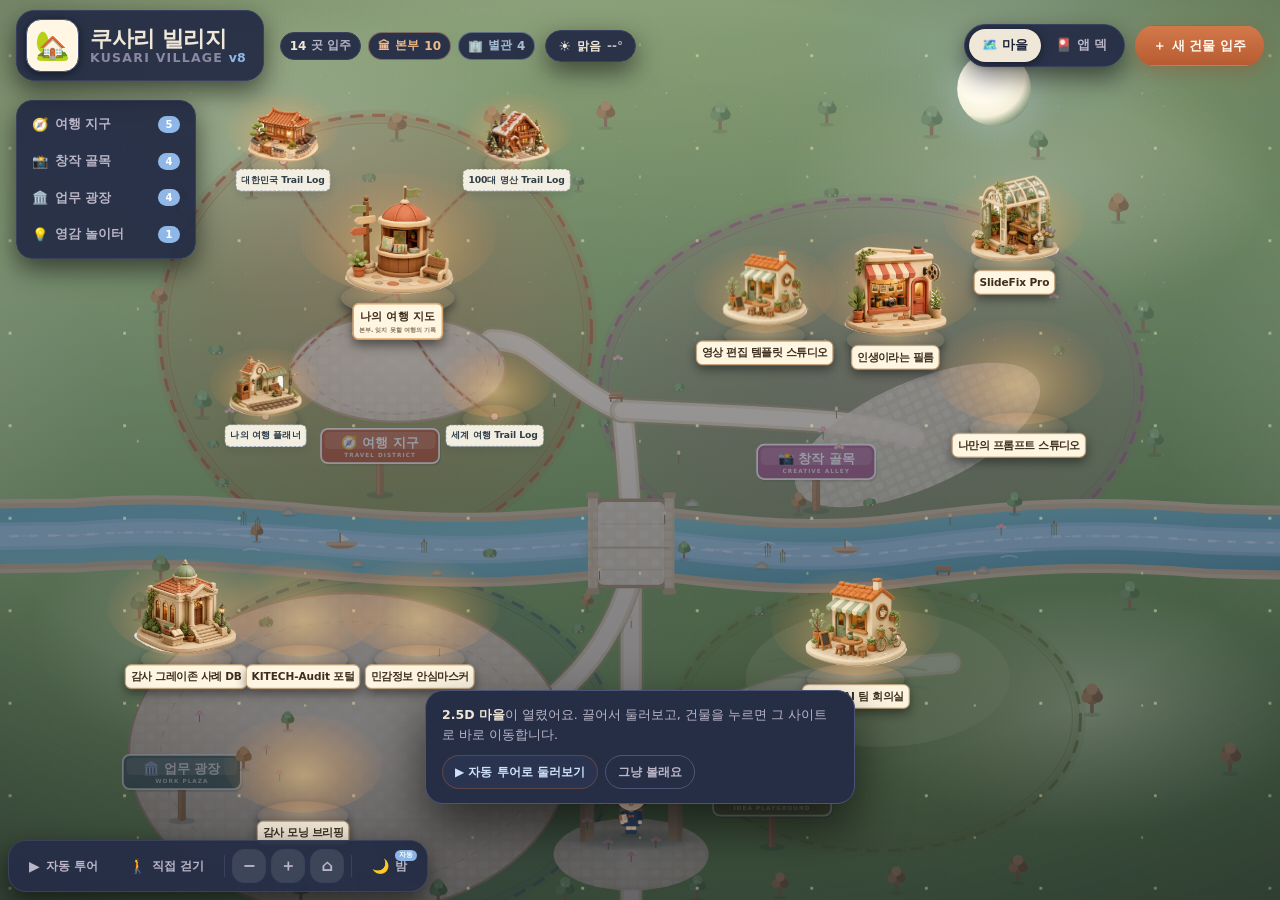
==== commit c2890b28: "🗺️ v8 지구 재배치 — 여행 지구 서쪽 이동·22% 축소, 창작 골목 51%·업무 광장 4열 확대 - 여행 지구 (1010,500) 680×450 → (600,560) 490×" ====
--- a/index.html
+++ b/index.html
@@ -3,11 +3,11 @@
 <head>
 <meta charset="UTF-8" />
 <meta name="viewport" content="width=device-width, initial-scale=1, viewport-fit=cover" />
-<title>쿠사리 빌리지 v7 · Kusari Village | 내 사이트들이 모여 사는 2.5D 마을</title>
+<title>쿠사리 빌리지 v8 · Kusari Village | 내 사이트들이 모여 사는 2.5D 마을</title>
 <meta name="description" content="쿠사리님이 만든 웹앱 14곳이 하나의 2.5D 마을에 모여 삽니다. 여행 지구·창작 골목·업무 광장·영감 놀이터가 한눈에 펼쳐지고, 건물을 누르면 그 사이트로 바로 이동합니다." />
 <meta name="theme-color" content="#8FB069" />
 <meta property="og:type" content="website" />
-<meta property="og:title" content="쿠사리 빌리지 v7 · Kusari Village" />
+<meta property="og:title" content="쿠사리 빌리지 v8 · Kusari Village" />
 <meta property="og:description" content="내 사이트들이 모여 사는 2.5D 마을. 본부와 별관의 계층, 낮·노을·밤 그리고 지금 이곳의 날씨까지 지도 위에서 한눈에." />
 <link rel="icon" href="data:image/svg+xml,%3Csvg xmlns='http://www.w3.org/2000/svg' viewBox='0 0 100 100'%3E%3Ctext y='.9em' font-size='88'%3E%F0%9F%8F%A1%3C/text%3E%3C/svg%3E" />
 <link rel="stylesheet" href="assets/css/style.css" />
@@ -186,7 +186,7 @@
     <span class="brand__mark" aria-hidden="true">🏡</span>
     <span class="brand__text">
       <strong>쿠사리 빌리지</strong>
-      <small>KUSARI VILLAGE <b>v7</b></small>
+      <small>KUSARI VILLAGE <b>v8</b></small>
     </span>
   </a>
 
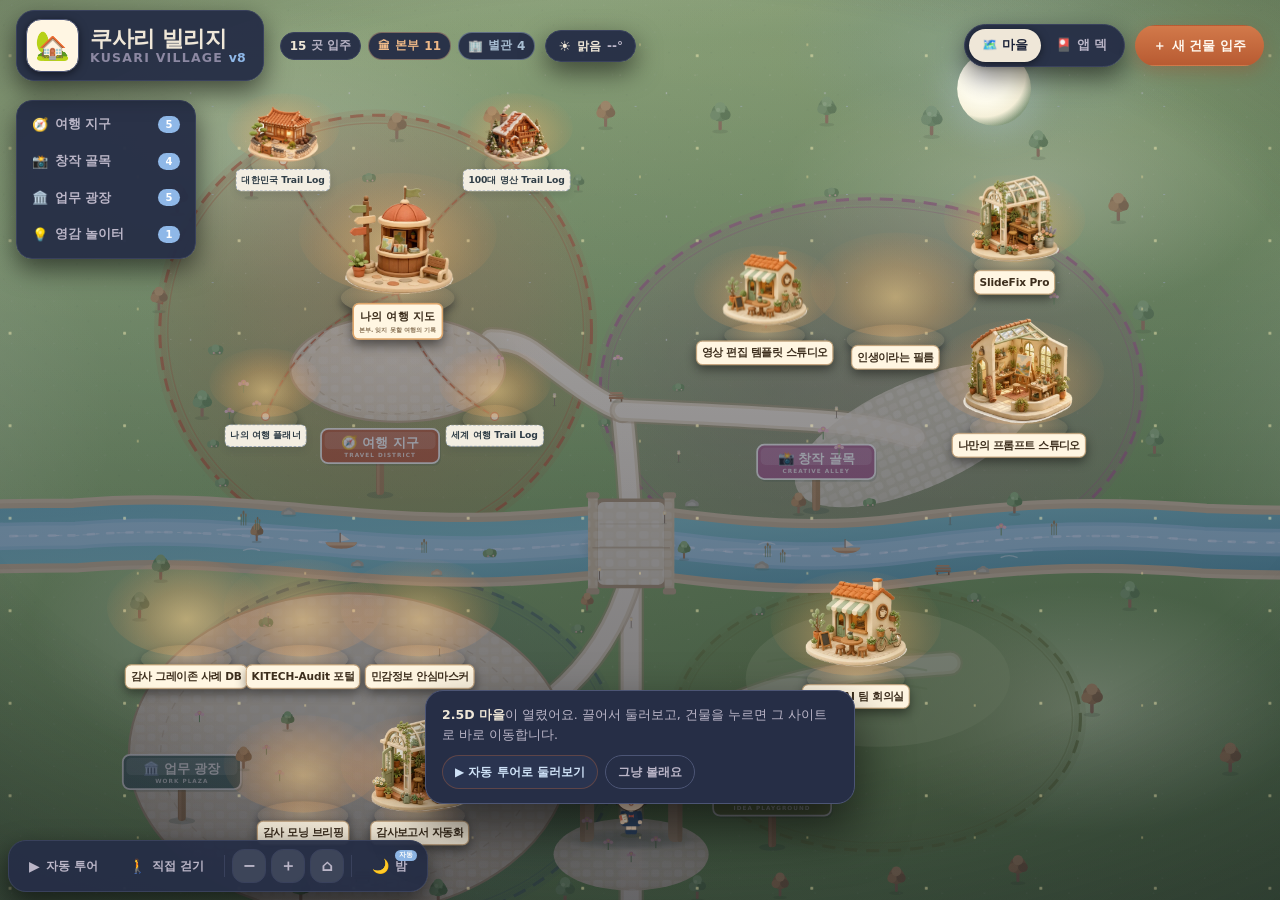
==== commit a583cbbb: "🏛️ 업무 광장에 '감사보고서 자동화' 입주 — 15곳(본부 11·별관 4) - audit-report 추가: https://audit-report-chi.vercel.app/ ·" ====
--- a/index.html
+++ b/index.html
@@ -4,7 +4,7 @@
 <meta charset="UTF-8" />
 <meta name="viewport" content="width=device-width, initial-scale=1, viewport-fit=cover" />
 <title>쿠사리 빌리지 v8 · Kusari Village | 내 사이트들이 모여 사는 2.5D 마을</title>
-<meta name="description" content="쿠사리님이 만든 웹앱 14곳이 하나의 2.5D 마을에 모여 삽니다. 여행 지구·창작 골목·업무 광장·영감 놀이터가 한눈에 펼쳐지고, 건물을 누르면 그 사이트로 바로 이동합니다." />
+<meta name="description" content="쿠사리님이 만든 웹앱 15곳이 하나의 2.5D 마을에 모여 삽니다. 여행 지구·창작 골목·업무 광장·영감 놀이터가 한눈에 펼쳐지고, 건물을 누르면 그 사이트로 바로 이동합니다." />
 <meta name="theme-color" content="#8FB069" />
 <meta property="og:type" content="website" />
 <meta property="og:title" content="쿠사리 빌리지 v8 · Kusari Village" />
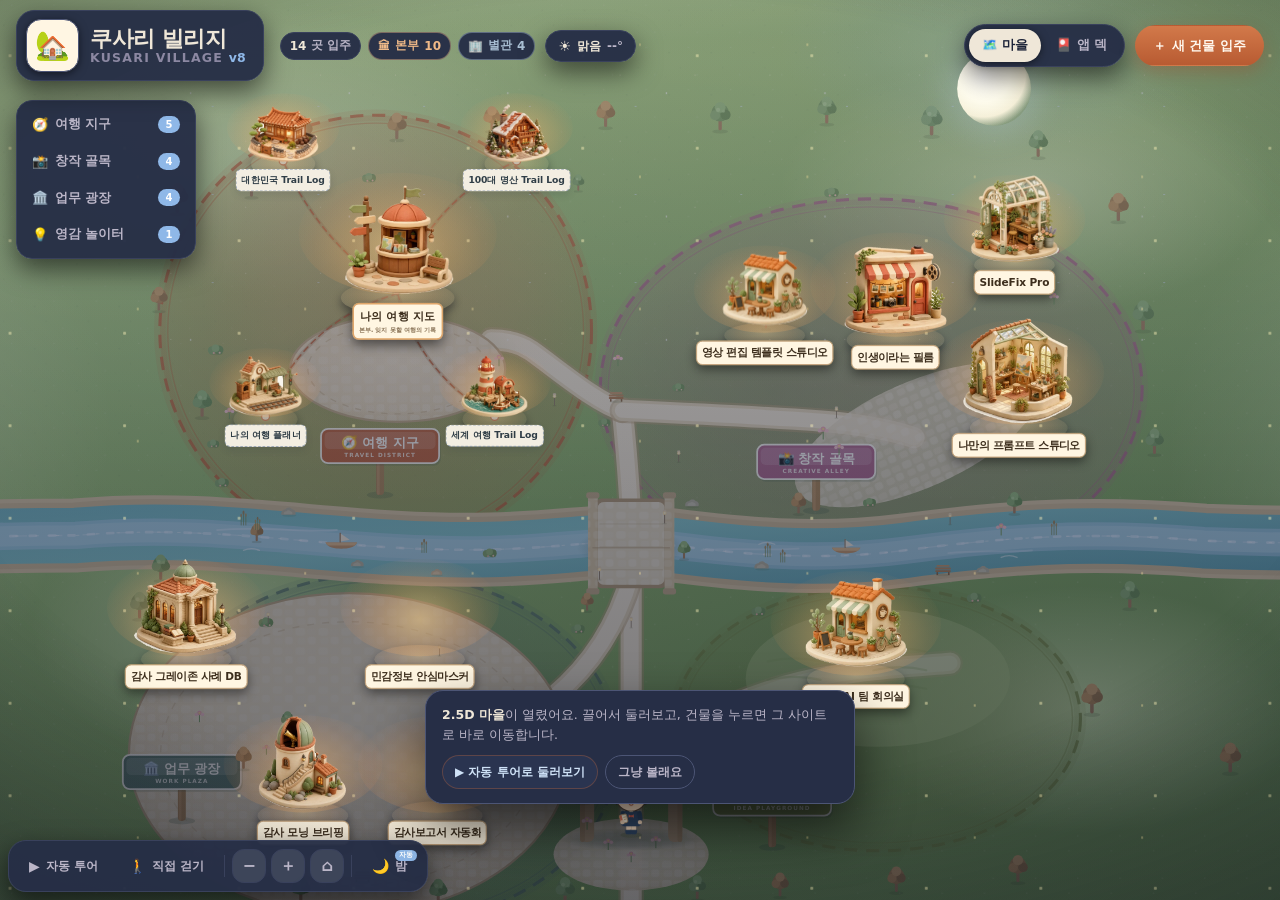
==== commit 92d93b96: "🏘️ v8.2 — 업무 광장에서 「KITECH-Audit 포털」 철거 + 「감사보고서 자동화」 건물 그림 교체 - data/sites.js: kitech-audit 입주 해제(15" ====
--- a/index.html
+++ b/index.html
@@ -4,7 +4,7 @@
 <meta charset="UTF-8" />
 <meta name="viewport" content="width=device-width, initial-scale=1, viewport-fit=cover" />
 <title>쿠사리 빌리지 v8 · Kusari Village | 내 사이트들이 모여 사는 2.5D 마을</title>
-<meta name="description" content="쿠사리님이 만든 웹앱 15곳이 하나의 2.5D 마을에 모여 삽니다. 여행 지구·창작 골목·업무 광장·영감 놀이터가 한눈에 펼쳐지고, 건물을 누르면 그 사이트로 바로 이동합니다." />
+<meta name="description" content="쿠사리님이 만든 웹앱 14곳이 하나의 2.5D 마을에 모여 삽니다. 여행 지구·창작 골목·업무 광장·영감 놀이터가 한눈에 펼쳐지고, 건물을 누르면 그 사이트로 바로 이동합니다." />
 <meta name="theme-color" content="#8FB069" />
 <meta property="og:type" content="website" />
 <meta property="og:title" content="쿠사리 빌리지 v8 · Kusari Village" />
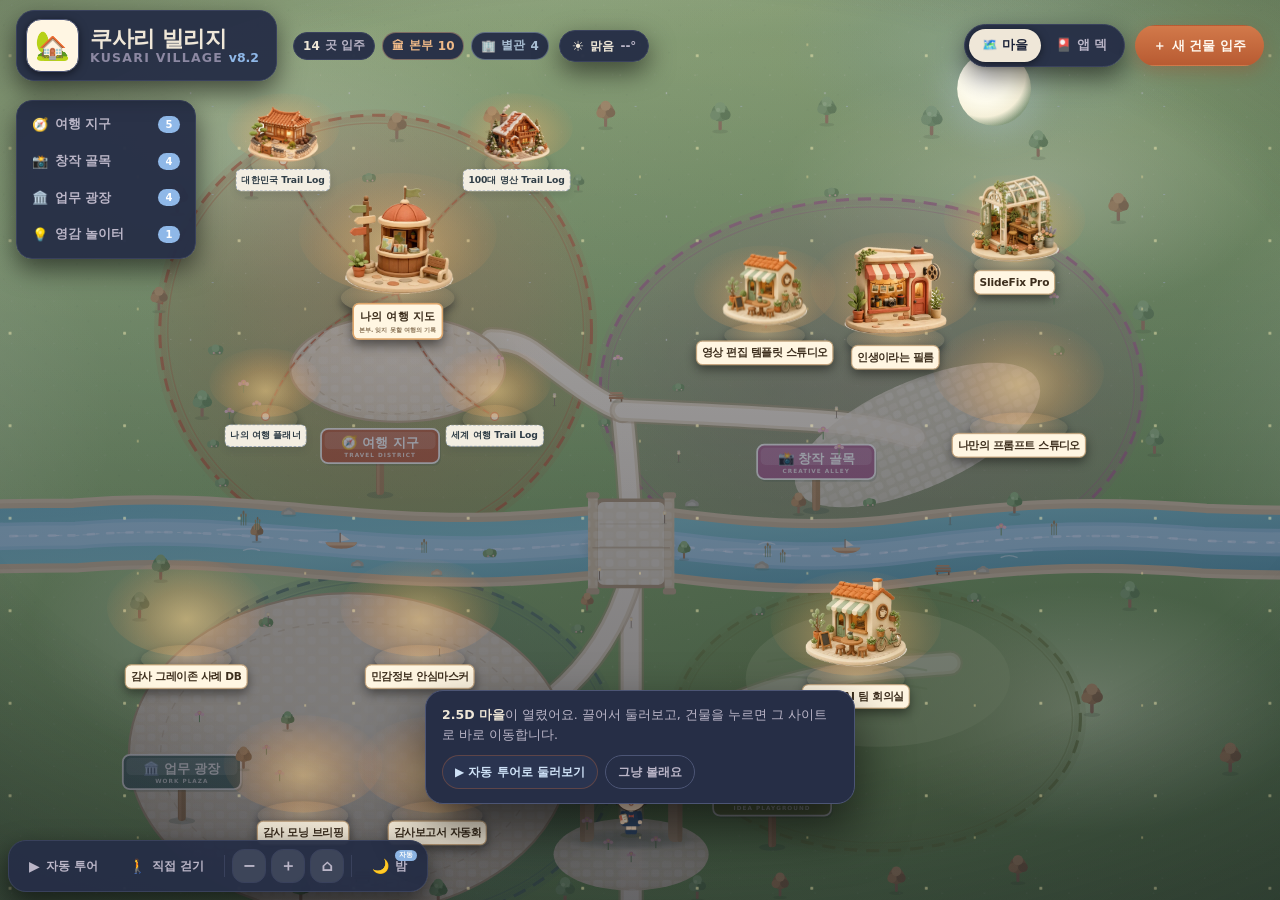
==== commit 96287383: "🏷️ 간판 영문 표기 v8 → v8.2 (sites.js version 과 일치)" ====
--- a/index.html
+++ b/index.html
@@ -186,7 +186,7 @@
     <span class="brand__mark" aria-hidden="true">🏡</span>
     <span class="brand__text">
       <strong>쿠사리 빌리지</strong>
-      <small>KUSARI VILLAGE <b>v8</b></small>
+      <small>KUSARI VILLAGE <b>v8.2</b></small>
     </span>
   </a>
 
